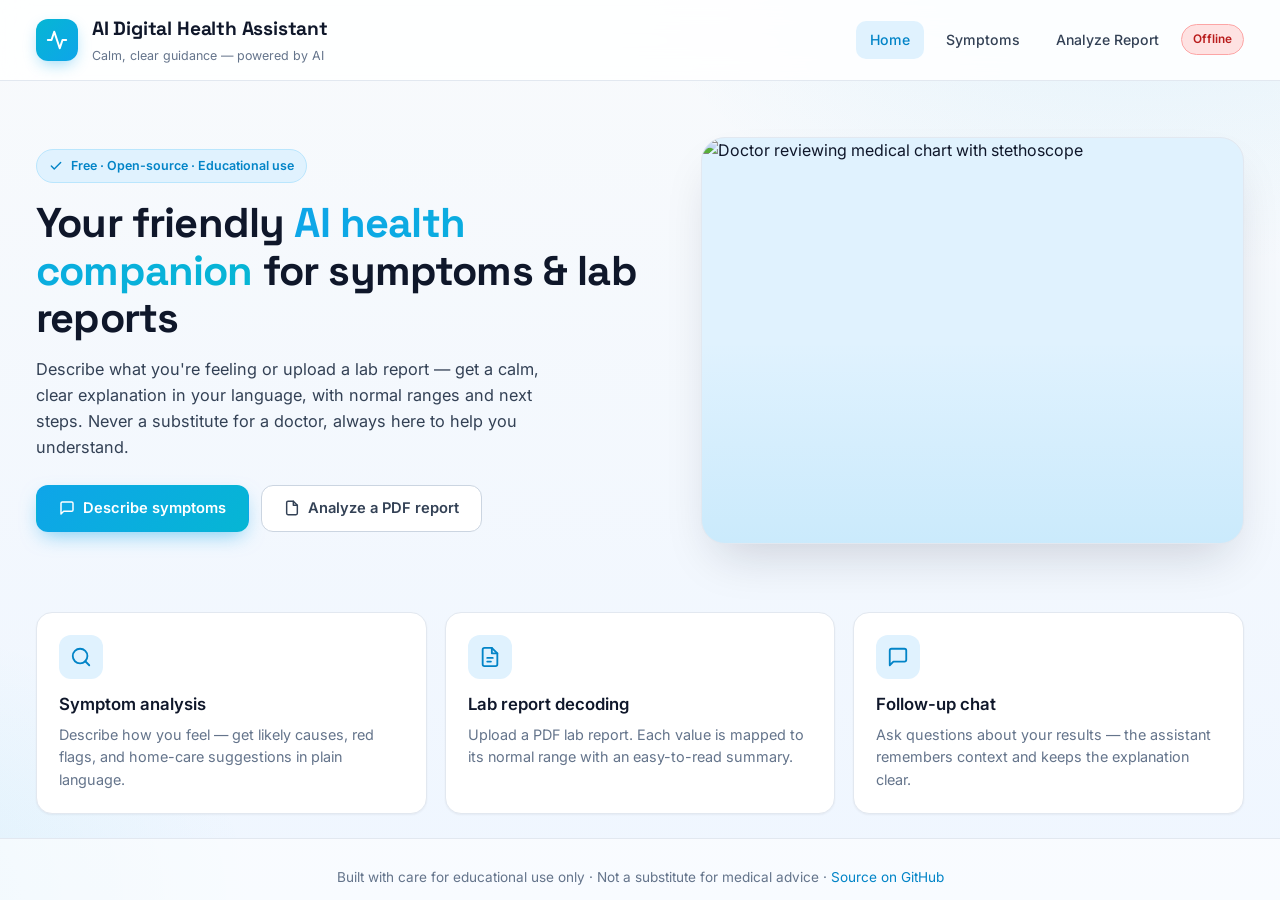
==== frontend/index.html @ a4b69c95 "Multi-page restructure: dedicated /symptoms.html + ChatGPT-style follow-ups - Home (/) is now hero +" ====
<!DOCTYPE html>
<html lang="en">
<head>
  <meta charset="UTF-8" />
  <meta name="viewport" content="width=device-width, initial-scale=1.0" />

  <!-- Primary SEO -->
  <title>AI Digital Health Assistant — Free Symptom Checker & Lab Report Analyzer</title>
  <meta name="description" content="Free open-source AI digital health assistant. Analyze symptoms, chat with an AI doctor, and get instant breakdown of medical lab reports (PDF) with normal ranges, doctor recommendations, and lifestyle advice. Educational use only — not a substitute for professional medical care." />
  <meta name="keywords" content="digital health assistant, AI symptom checker, free medical AI, lab report analyzer, AI doctor, health chatbot, PDF medical report analysis, Gemini health, open source health app, AI health advisor" />
  <meta name="author" content="Sandeep Kumar" />
  <meta name="robots" content="index, follow" />
  <meta name="google-site-verification" content="hrQ6I9NnL0hdMkH1hfqiDHZeVuj7uquwEuxOnlakpNI" />
  <link rel="canonical" href="https://digital-health-assistant.onrender.com/" />

  <!-- Theme + Icons -->
  <meta name="theme-color" content="#0ea5e9" />
  <link rel="icon" type="image/svg+xml" href="/favicon.svg" />
  <link rel="apple-touch-icon" href="/favicon.svg" />

  <!-- Open Graph (for WhatsApp, LinkedIn, Discord previews) -->
  <meta property="og:type" content="website" />
  <meta property="og:url" content="https://digital-health-assistant.onrender.com/" />
  <meta property="og:title" content="AI Digital Health Assistant — Free Symptom Checker & Lab Report Analyzer" />
  <meta property="og:description" content="Free open-source AI assistant. Analyze symptoms, chat with an AI doctor, and decode medical lab reports (PDF) with normal ranges and lifestyle advice." />
  <meta property="og:image" content="https://digital-health-assistant.onrender.com/og-image.svg" />
  <meta property="og:site_name" content="AI Digital Health Assistant" />

  <!-- Twitter Card -->
  <meta name="twitter:card" content="summary_large_image" />
  <meta name="twitter:url" content="https://digital-health-assistant.onrender.com/" />
  <meta name="twitter:title" content="AI Digital Health Assistant — Free Symptom Checker & Lab Report Analyzer" />
  <meta name="twitter:description" content="Free open-source AI assistant. Analyze symptoms, chat with an AI doctor, and decode medical lab reports (PDF)." />
  <meta name="twitter:image" content="https://digital-health-assistant.onrender.com/og-image.svg" />

  <!-- Structured data: tells Google this is a Health WebApplication -->
  <script type="application/ld+json">
  {
    "@context": "https://schema.org",
    "@type": "WebApplication",
    "name": "AI Digital Health Assistant",
    "url": "https://digital-health-assistant.onrender.com/",
    "applicationCategory": "HealthApplication",
    "operatingSystem": "Any (web browser)",
    "offers": { "@type": "Offer", "price": "0", "priceCurrency": "USD" },
    "description": "Free open-source AI digital health assistant. Analyze symptoms, chat with an AI doctor, and get instant breakdown of medical lab reports (PDF) with normal ranges, doctor recommendations, and lifestyle advice.",
    "creator": { "@type": "Person", "name": "Sandeep Kumar", "url": "https://github.com/Sandeep22EE65R08" },
    "codeRepository": "https://github.com/Sandeep22EE65R08/digital-health-assistant",
    "featureList": [
      "AI symptom analysis",
      "Follow-up chat with AI doctor",
      "PDF medical lab report analysis with reference ranges",
      "Vision-based OCR for scanned reports",
      "Multilingual responses",
      "Safe rule-based fallback mode"
    ]
  }
  </script>

  <link rel="preconnect" href="https://fonts.googleapis.com" />
  <link rel="preconnect" href="https://fonts.gstatic.com" crossorigin />
  <link href="https://fonts.googleapis.com/css2?family=Inter:wght@400;500;600;700&family=Space+Grotesk:wght@500;600;700&display=swap" rel="stylesheet" />
  <link rel="stylesheet" href="styles.css" />
</head>
<body>
  <header class="site-header">
    <a href="/" class="brand" style="text-decoration:none;color:inherit;">
      <span class="logo" aria-hidden="true">
        <svg viewBox="0 0 24 24" width="22" height="22" fill="none" stroke="currentColor" stroke-width="2.2" stroke-linecap="round" stroke-linejoin="round"><path d="M22 12h-4l-3 9L9 3l-3 9H2"/></svg>
      </span>
      <div>
        <h1>AI Digital Health Assistant</h1>
        <p class="tagline">Calm, clear guidance — powered by AI</p>
      </div>
    </a>
    <nav class="header-nav">
      <a href="/" class="nav-link active">Home</a>
      <a href="/symptoms.html" class="nav-link">Symptoms</a>
      <a href="/report.html" class="nav-link">Analyze Report</a>
      <span id="modeBadge" class="mode-badge">checking…</span>
    </nav>
  </header>

  <section class="hero">
    <div class="hero__content">
      <span class="hero__eyebrow">
        <svg viewBox="0 0 24 24" width="14" height="14" fill="none" stroke="currentColor" stroke-width="2.4" stroke-linecap="round" stroke-linejoin="round"><path d="M20 6 9 17l-5-5"/></svg>
        Free · Open-source · Educational use
      </span>
      <h2>Your friendly <span>AI health companion</span> for symptoms &amp; lab reports</h2>
      <p class="hero__lead">
        Describe what you're feeling or upload a lab report — get a calm, clear
        explanation in your language, with normal ranges and next steps. Never a substitute
        for a doctor, always here to help you understand.
      </p>
      <div class="hero__cta">
        <a href="/symptoms.html" class="primary-btn">
          <svg viewBox="0 0 24 24" width="16" height="16" fill="none" stroke="currentColor" stroke-width="2.2" stroke-linecap="round" stroke-linejoin="round"><path d="M21 15a2 2 0 0 1-2 2H7l-4 4V5a2 2 0 0 1 2-2h14a2 2 0 0 1 2 2z"/></svg>
          Describe symptoms
        </a>
        <a href="/report.html" class="ghost-btn">
          <svg viewBox="0 0 24 24" width="16" height="16" fill="none" stroke="currentColor" stroke-width="2.2" stroke-linecap="round" stroke-linejoin="round"><path d="M14 2H6a2 2 0 0 0-2 2v16a2 2 0 0 0 2 2h12a2 2 0 0 0 2-2V8z"/><polyline points="14 2 14 8 20 8"/></svg>
          Analyze a PDF report
        </a>
      </div>
    </div>
    <div class="hero__image">
      <img src="https://images.unsplash.com/photo-1576091160399-112ba8d25d1d?auto=format&fit=crop&w=900&q=80"
           alt="Doctor reviewing medical chart with stethoscope" loading="eager" />
    </div>
  </section>

  <section class="features" aria-label="What this assistant does">
    <article class="feature">
      <span class="feature__icon" aria-hidden="true">
        <svg viewBox="0 0 24 24" width="22" height="22" fill="none" stroke="currentColor" stroke-width="2" stroke-linecap="round" stroke-linejoin="round"><circle cx="11" cy="11" r="8"/><line x1="21" y1="21" x2="16.65" y2="16.65"/></svg>
      </span>
      <h3>Symptom analysis</h3>
      <p>Describe how you feel — get likely causes, red flags, and home-care suggestions in plain language.</p>
    </article>
    <article class="feature">
      <span class="feature__icon" aria-hidden="true">
        <svg viewBox="0 0 24 24" width="22" height="22" fill="none" stroke="currentColor" stroke-width="2" stroke-linecap="round" stroke-linejoin="round"><path d="M14 2H6a2 2 0 0 0-2 2v16a2 2 0 0 0 2 2h12a2 2 0 0 0 2-2V8z"/><polyline points="14 2 14 8 20 8"/><line x1="9" y1="13" x2="15" y2="13"/><line x1="9" y1="17" x2="13" y2="17"/></svg>
      </span>
      <h3>Lab report decoding</h3>
      <p>Upload a PDF lab report. Each value is mapped to its normal range with an easy-to-read summary.</p>
    </article>
    <article class="feature">
      <span class="feature__icon" aria-hidden="true">
        <svg viewBox="0 0 24 24" width="22" height="22" fill="none" stroke="currentColor" stroke-width="2" stroke-linecap="round" stroke-linejoin="round"><path d="M21 15a2 2 0 0 1-2 2H7l-4 4V5a2 2 0 0 1 2-2h14a2 2 0 0 1 2 2z"/></svg>
      </span>
      <h3>Follow-up chat</h3>
      <p>Ask questions about your results — the assistant remembers context and keeps the explanation clear.</p>
    </article>
  </section>

  <footer class="site-footer">
    Built with care for educational use only · Not a substitute for medical advice ·
    <a href="https://github.com/Sandeep22EE65R08/digital-health-assistant" rel="noopener" target="_blank">Source on GitHub</a>
  </footer>

  <script src="js/home.js"></script>
</body>
</html>
---- frontend/styles.css ----
/* =========================================================
   Medical Sky theme — light, clean, clinical
   ========================================================= */
:root {
  --bg-0: #f8fafc;            /* slate-50  */
  --bg-1: #eff6ff;            /* blue-50   */
  --panel: #ffffff;
  --panel-border: #e2e8f0;
  --text: #0f172a;            /* slate-900 */
  --text-soft: #334155;       /* slate-700 */
  --muted: #64748b;           /* slate-500 */
  --primary: #0ea5e9;         /* sky-500   */
  --primary-2: #0284c7;       /* sky-600   */
  --primary-soft: #e0f2fe;    /* sky-100   */
  --accent: #06b6d4;          /* cyan-500  */
  --accent-soft: #ecfeff;     /* cyan-50   */
  --success: #10b981;         /* emerald-500 */
  --success-soft: #d1fae5;
  --danger: #ef4444;
  --danger-soft: #fee2e2;
  --warn-bg: #fef3c7;
  --warn-border: #fbbf24;
  --warn-text: #92400e;
  --shadow-sm: 0 1px 2px rgba(15, 23, 42, 0.05);
  --shadow-md: 0 6px 20px -6px rgba(15, 23, 42, 0.10);
  --shadow-lg: 0 24px 50px -16px rgba(15, 23, 42, 0.18);
  --radius: 16px;
}

* { box-sizing: border-box; }

html, body {
  margin: 0;
  min-height: 100vh;
  font-family: "Inter", "Segoe UI", system-ui, -apple-system, sans-serif;
  color: var(--text);
  line-height: 1.6;
  background:
    radial-gradient(900px 600px at 90% -10%, rgba(14, 165, 233, 0.10), transparent 60%),
    radial-gradient(700px 500px at -10% 100%, rgba(6, 182, 212, 0.08), transparent 55%),
    linear-gradient(180deg, var(--bg-0) 0%, var(--bg-1) 100%);
  background-attachment: fixed;
  overflow-x: hidden;
}

a { color: var(--primary-2); text-decoration: none; }
a:hover { color: var(--primary); text-decoration: underline; }

/* --- Header ----------------------------------------------- */
.site-header {
  position: sticky; top: 0; z-index: 50;
  display: flex; align-items: center; justify-content: space-between;
  padding: 14px 36px;
  background: rgba(255, 255, 255, 0.85);
  backdrop-filter: blur(14px);
  -webkit-backdrop-filter: blur(14px);
  border-bottom: 1px solid var(--panel-border);
}
.brand { display: flex; align-items: center; gap: 14px; }
.brand h1 {
  margin: 0; font-size: 1.2rem; font-weight: 700; letter-spacing: -0.01em;
  font-family: "Space Grotesk", "Inter", sans-serif;
  color: var(--text);
}
.tagline { margin: 1px 0 0; font-size: 0.78rem; color: var(--muted); }

.logo {
  display: inline-flex; align-items: center; justify-content: center;
  width: 42px; height: 42px; border-radius: 12px; color: #ffffff;
  background: linear-gradient(135deg, var(--accent) 0%, var(--primary) 100%);
  box-shadow: 0 6px 16px -4px rgba(14, 165, 233, 0.45);
}

.header-nav { display: flex; align-items: center; gap: 8px; }
.nav-link {
  font-size: 0.88rem; font-weight: 500; color: var(--text-soft);
  padding: 8px 14px; border-radius: 10px;
  transition: background 0.15s, color 0.15s;
}
.nav-link:hover { background: var(--primary-soft); color: var(--primary-2); text-decoration: none; }
.nav-link.active { background: var(--primary-soft); color: var(--primary-2); }

.mode-badge {
  font-size: 0.74rem; font-weight: 600;
  padding: 5px 11px; border-radius: 999px;
  color: var(--muted); background: #f1f5f9;
  border: 1px solid var(--panel-border);
}
.mode-badge.live    { color: #047857; background: var(--success-soft); border-color: #6ee7b7; }
.mode-badge.error   { color: #b91c1c; background: var(--danger-soft); border-color: #fca5a5; }

/* --- Hero section ----------------------------------------- */
.hero {
  position: relative;
  padding: 56px 36px 24px;
  max-width: 1280px; margin: 0 auto;
  display: grid; grid-template-columns: 1.15fr 1fr; gap: 40px; align-items: center;
}
@media (max-width: 900px) { .hero { grid-template-columns: 1fr; padding: 36px 20px 8px; } }

.hero__eyebrow {
  display: inline-flex; align-items: center; gap: 8px;
  padding: 6px 12px; border-radius: 999px;
  font-size: 0.78rem; font-weight: 600; color: var(--primary-2);
  background: var(--primary-soft); border: 1px solid #bae6fd;
  margin-bottom: 16px;
}
.hero h2 {
  margin: 0 0 14px; font-size: clamp(1.8rem, 4vw, 2.6rem); line-height: 1.15;
  font-family: "Space Grotesk", "Inter", sans-serif; font-weight: 700;
  letter-spacing: -0.02em; color: var(--text);
}
.hero h2 span {
  background: linear-gradient(120deg, var(--primary) 0%, var(--accent) 100%);
  -webkit-background-clip: text; background-clip: text; color: transparent;
}
.hero p.hero__lead {
  margin: 0 0 24px; font-size: 1.02rem; color: var(--text-soft); max-width: 540px;
}
.hero__cta { display: flex; flex-wrap: wrap; gap: 12px; }

.hero__image {
  position: relative; border-radius: 24px; overflow: hidden;
  aspect-ratio: 4 / 3; background: var(--primary-soft);
  box-shadow: var(--shadow-lg);
  border: 1px solid var(--panel-border);
}
.hero__image img { width: 100%; height: 100%; object-fit: cover; display: block; }
.hero__image::after {
  content: ""; position: absolute; inset: 0;
  background: linear-gradient(180deg, transparent 50%, rgba(14, 165, 233, 0.10) 100%);
}


/* --- Feature cards strip ---------------------------------- */
.features {
  max-width: 1280px; margin: 20px auto 0; padding: 24px 36px;
  display: grid; grid-template-columns: repeat(3, 1fr); gap: 18px;
}
@media (max-width: 900px) { .features { grid-template-columns: 1fr; padding: 16px 20px; } }
.feature {
  padding: 22px; background: var(--panel); border: 1px solid var(--panel-border);
  border-radius: var(--radius); box-shadow: var(--shadow-sm);
  transition: transform 0.16s, box-shadow 0.16s;
}
.feature:hover { transform: translateY(-3px); box-shadow: var(--shadow-md); }
.feature__icon {
  display: inline-flex; align-items: center; justify-content: center;
  width: 44px; height: 44px; border-radius: 12px; margin-bottom: 12px;
  background: var(--primary-soft); color: var(--primary-2);
}
.feature h3 { margin: 0 0 6px; font-size: 1.05rem; font-weight: 600; }
.feature p { margin: 0; font-size: 0.9rem; color: var(--muted); line-height: 1.55; }

/* --- Main two-column layout ------------------------------- */
.layout {
  display: grid; grid-template-columns: 380px 1fr; gap: 24px;
  padding: 28px 36px 56px; max-width: 1280px; margin: 0 auto;
}
@media (max-width: 920px) { .layout { grid-template-columns: 1fr; padding: 20px; } }

.panel {
  position: relative;
  background: var(--panel);
  border: 1px solid var(--panel-border);
  border-radius: var(--radius);
  box-shadow: var(--shadow-md);
  padding: 22px;
}
.panel h2 {
  display: flex; align-items: center; gap: 10px;
  margin: 0 0 18px; font-size: 1.05rem; font-weight: 600;
  font-family: "Space Grotesk", "Inter", sans-serif; color: var(--text);
}
.panel h2 .icon {
  width: 30px; height: 30px; border-radius: 8px;
  display: inline-flex; align-items: center; justify-content: center;
  background: var(--primary-soft); color: var(--primary-2);
}

/* --- Form inputs ----------------------------------------- */
#intakeForm label, #reportForm label, .field-label {
  display: block; font-size: 0.78rem; font-weight: 600;
  color: var(--text-soft); margin-bottom: 14px; letter-spacing: 0.01em;
}
#intakeForm input, #intakeForm select, #intakeForm textarea,
#reportForm input, #reportForm select, #reportForm textarea {
  width: 100%; margin-top: 6px; padding: 11px 13px;
  font: inherit; font-size: 0.93rem; color: var(--text);
  background: #ffffff;
  border: 1px solid #cbd5e1;
  border-radius: 10px;
  transition: border-color 0.15s, box-shadow 0.15s;
}
#intakeForm input::placeholder, #intakeForm textarea::placeholder,
#reportForm input::placeholder, #reportForm textarea::placeholder { color: #94a3b8; }
#intakeForm input:focus, #intakeForm select:focus, #intakeForm textarea:focus,
#reportForm input:focus, #reportForm select:focus, #reportForm textarea:focus {
  outline: none; border-color: var(--primary);
  box-shadow: 0 0 0 4px rgba(14, 165, 233, 0.15);
}
#intakeForm textarea, #reportForm textarea { resize: vertical; min-height: 70px; }
.row { display: grid; grid-template-columns: 1fr 1fr; gap: 12px; }
.actions { display: flex; gap: 10px; margin-top: 8px; }

/* --- Buttons --------------------------------------------- */
.primary-btn, .ghost-btn {
  font: inherit; font-weight: 600; font-size: 0.92rem;
  padding: 11px 22px; border-radius: 12px; cursor: pointer;
  border: 1px solid transparent;
  transition: transform 0.12s, box-shadow 0.18s, background 0.18s, border-color 0.18s;
  display: inline-flex; align-items: center; justify-content: center; gap: 8px;
}
.primary-btn {
  color: #ffffff;
  background: linear-gradient(135deg, var(--primary) 0%, var(--accent) 100%);
  box-shadow: 0 8px 20px -6px rgba(14, 165, 233, 0.55);
}
.primary-btn:hover { transform: translateY(-1px); box-shadow: 0 12px 26px -6px rgba(14, 165, 233, 0.65); }
.primary-btn:disabled { opacity: 0.5; cursor: not-allowed; transform: none; box-shadow: none; }
.ghost-btn {
  background: #ffffff; color: var(--text-soft);
  border-color: #cbd5e1;
}
.ghost-btn:hover { background: var(--primary-soft); color: var(--primary-2); border-color: #bae6fd; }

.disclaimer {
  margin-top: 18px; padding: 12px 14px; font-size: 0.8rem; line-height: 1.55;
  color: var(--warn-text); background: var(--warn-bg);
  border: 1px solid var(--warn-border); border-radius: 12px;
}
.disclaimer strong { color: #78350f; }


/* --- Chat panel ------------------------------------------ */
.chat { display: flex; flex-direction: column; min-height: 560px; }
.messages {
  flex: 1; overflow-y: auto; padding: 4px;
  display: flex; flex-direction: column; gap: 14px; margin-bottom: 14px;
}
.messages:empty::before {
  content: "Your analysis will appear here. Describe symptoms or upload a report to begin.";
  display: block; padding: 32px 20px; text-align: center;
  color: var(--muted); font-size: 0.92rem;
}
.msg {
  max-width: 92%; padding: 14px 16px; border-radius: 14px;
  font-size: 0.94rem; line-height: 1.6; word-wrap: break-word;
}
.msg.user {
  align-self: flex-end;
  background: linear-gradient(135deg, var(--primary) 0%, var(--accent) 100%);
  color: #ffffff;
  border-bottom-right-radius: 4px;
  box-shadow: 0 6px 14px -4px rgba(14, 165, 233, 0.40);
}
.msg.assistant {
  align-self: flex-start;
  background: #f8fafc;
  border: 1px solid var(--panel-border);
  color: var(--text);
  border-bottom-left-radius: 4px;
}
.msg.assistant h1, .msg.assistant h2, .msg.assistant h3 {
  font-family: "Space Grotesk", "Inter", sans-serif;
  margin: 16px 0 8px; color: var(--primary-2);
}
.msg.assistant h1 { font-size: 1.1rem; }
.msg.assistant h2 { font-size: 1.02rem; }
.msg.assistant h3 { font-size: 0.95rem; }
.msg.assistant p { margin: 6px 0; }
.msg.assistant ul, .msg.assistant ol { padding-left: 22px; margin: 6px 0; }
.msg.assistant li { margin: 3px 0; }
.msg.assistant code {
  background: var(--primary-soft); color: var(--primary-2);
  padding: 1px 6px; border-radius: 5px; font-size: 0.86em;
}
.msg.assistant strong { color: var(--text); }

.chat-form { display: flex; gap: 10px; }
.chat-form input { flex: 1; }

.thinking { display: flex; gap: 6px; align-items: center; color: var(--muted); font-size: 0.9rem; }
.thinking .dot {
  width: 7px; height: 7px; border-radius: 50%;
  background: var(--primary); display: inline-block;
  animation: blink 1.2s infinite ease-in-out;
}
.thinking .dot:nth-child(2) { animation-delay: 0.2s; }
.thinking .dot:nth-child(3) { animation-delay: 0.4s; }
@keyframes blink { 0%, 80%, 100% { opacity: 0.25; } 40% { opacity: 1; } }

.error-note {
  padding: 10px 12px; border-radius: 10px;
  background: var(--danger-soft); color: #b91c1c;
  border: 1px solid #fca5a5; font-size: 0.9rem;
}
.info-note {
  padding: 10px 12px; border-radius: 10px;
  background: var(--accent-soft); color: #0e7490;
  border: 1px solid #a5f3fc; font-size: 0.9rem; margin-bottom: 10px;
}

/* --- Report page-specific ------------------------------- */
.page-wrap {
  max-width: 980px; margin: 0 auto; padding: 36px 28px 64px;
}
.page-header { text-align: center; margin-bottom: 28px; }
.page-header h2 {
  margin: 0 0 8px; font-size: clamp(1.5rem, 3vw, 2.1rem);
  font-family: "Space Grotesk", "Inter", sans-serif; font-weight: 700;
  letter-spacing: -0.02em; color: var(--text);
}
.page-header p { margin: 0 auto; max-width: 580px; color: var(--text-soft); font-size: 1rem; }
.back-link {
  display: inline-flex; align-items: center; gap: 6px;
  font-size: 0.88rem; color: var(--muted); margin-bottom: 16px;
}
.back-link:hover { color: var(--primary-2); text-decoration: none; }

.dropzone {
  display: block; cursor: pointer;
  padding: 32px 22px; text-align: center;
  border: 2px dashed #bae6fd; border-radius: 14px;
  background: var(--primary-soft);
  transition: border-color 0.15s, background 0.15s, transform 0.15s;
  margin-bottom: 18px;
}
.dropzone:hover, .dropzone.is-drag {
  border-color: var(--primary); background: #e0f2fe; transform: scale(1.005);
}
.dropzone__inner { display: flex; flex-direction: column; align-items: center; gap: 6px; }
.dropzone__icon { color: var(--primary-2); margin-bottom: 4px; }
.dropzone__title { font-weight: 600; color: var(--text); font-size: 0.98rem; }
.dropzone__hint { font-size: 0.82rem; color: var(--muted); }
.dropzone__file {
  margin-top: 10px; padding: 6px 12px; font-size: 0.86rem;
  background: #ffffff; border: 1px solid var(--panel-border);
  border-radius: 999px; color: var(--text-soft);
}

.report-form .field-row {
  display: grid; grid-template-columns: 1fr auto; gap: 14px; align-items: end;
  margin-top: 6px;
}
@media (max-width: 600px) { .report-form .field-row { grid-template-columns: 1fr; } }

.result-area { margin-top: 24px; }

/* --- Footer --------------------------------------------- */
.site-footer {
  padding: 28px 36px;
  text-align: center; font-size: 0.85rem; color: var(--muted);
  border-top: 1px solid var(--panel-border);
  background: rgba(255, 255, 255, 0.6);
}
.site-footer a { color: var(--primary-2); }
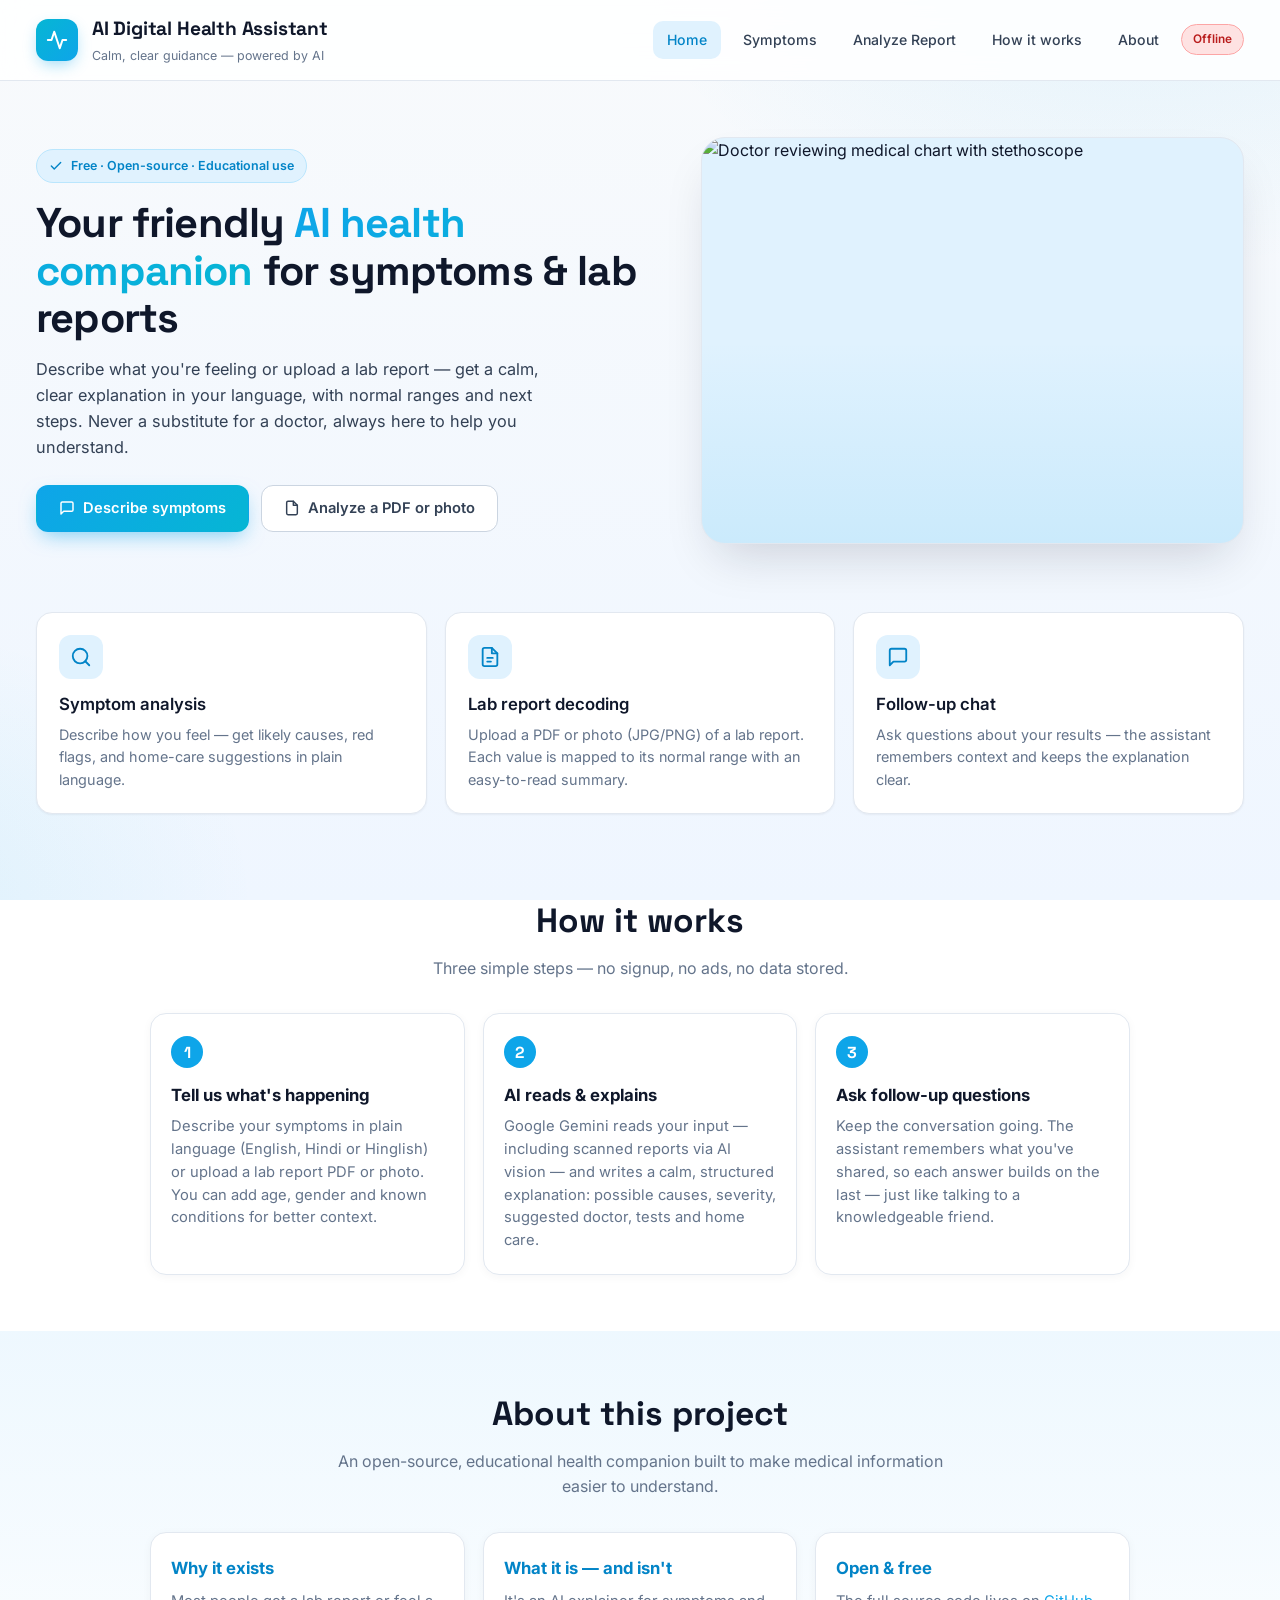
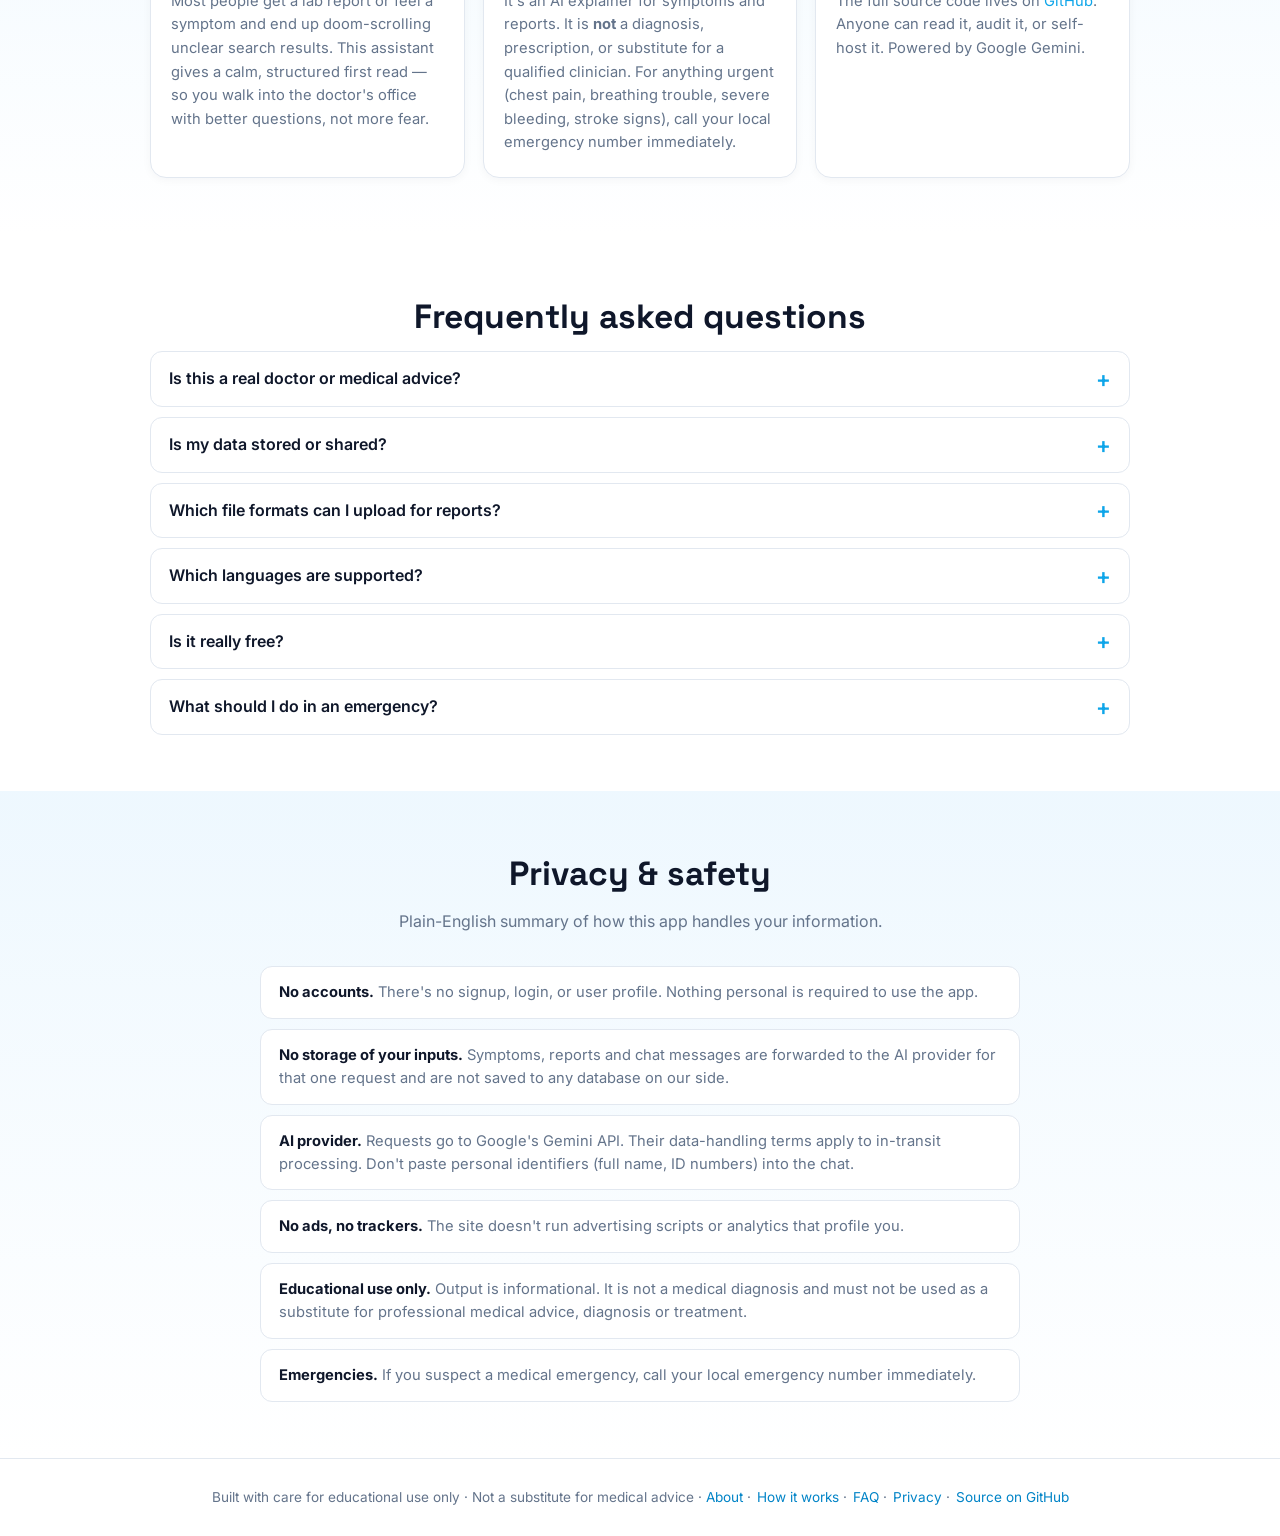
==== commit 0d0c0d0b: "Add image upload, Copy/Share/Save-PDF actions, and SEO content sections Feature 1 - Image upload: re" ====
--- a/frontend/index.html
+++ b/frontend/index.html
@@ -9,7 +9,7 @@
   <meta name="description" content="Free open-source AI digital health assistant. Analyze symptoms, chat with an AI doctor, and get instant breakdown of medical lab reports (PDF) with normal ranges, doctor recommendations, and lifestyle advice. Educational use only — not a substitute for professional medical care." />
   <meta name="keywords" content="digital health assistant, AI symptom checker, free medical AI, lab report analyzer, AI doctor, health chatbot, PDF medical report analysis, Gemini health, open source health app, AI health advisor" />
   <meta name="author" content="Sandeep Kumar" />
-  <meta name="robots" content="index, follow" />
+  <meta name="robots" content="index, follow, max-image-preview:large, max-snippet:-1, max-video-preview:-1" />
   <meta name="google-site-verification" content="hrQ6I9NnL0hdMkH1hfqiDHZeVuj7uquwEuxOnlakpNI" />
   <link rel="canonical" href="https://digital-health-assistant.onrender.com/" />
 
@@ -77,6 +77,8 @@
       <a href="/" class="nav-link active">Home</a>
       <a href="/symptoms.html" class="nav-link">Symptoms</a>
       <a href="/report.html" class="nav-link">Analyze Report</a>
+      <a href="#how-it-works" class="nav-link">How it works</a>
+      <a href="#about" class="nav-link">About</a>
       <span id="modeBadge" class="mode-badge">checking…</span>
     </nav>
   </header>
@@ -100,7 +102,7 @@
         </a>
         <a href="/report.html" class="ghost-btn">
           <svg viewBox="0 0 24 24" width="16" height="16" fill="none" stroke="currentColor" stroke-width="2.2" stroke-linecap="round" stroke-linejoin="round"><path d="M14 2H6a2 2 0 0 0-2 2v16a2 2 0 0 0 2 2h12a2 2 0 0 0 2-2V8z"/><polyline points="14 2 14 8 20 8"/></svg>
-          Analyze a PDF report
+          Analyze a PDF or photo
         </a>
       </div>
     </div>
@@ -123,7 +125,7 @@
         <svg viewBox="0 0 24 24" width="22" height="22" fill="none" stroke="currentColor" stroke-width="2" stroke-linecap="round" stroke-linejoin="round"><path d="M14 2H6a2 2 0 0 0-2 2v16a2 2 0 0 0 2 2h12a2 2 0 0 0 2-2V8z"/><polyline points="14 2 14 8 20 8"/><line x1="9" y1="13" x2="15" y2="13"/><line x1="9" y1="17" x2="13" y2="17"/></svg>
       </span>
       <h3>Lab report decoding</h3>
-      <p>Upload a PDF lab report. Each value is mapped to its normal range with an easy-to-read summary.</p>
+      <p>Upload a PDF or photo (JPG/PNG) of a lab report. Each value is mapped to its normal range with an easy-to-read summary.</p>
     </article>
     <article class="feature">
       <span class="feature__icon" aria-hidden="true">
@@ -134,11 +136,130 @@
     </article>
   </section>
 
+  <section id="how-it-works" class="content-section">
+    <div class="content-inner">
+      <h2 class="section-title">How it works</h2>
+      <p class="section-lead">Three simple steps — no signup, no ads, no data stored.</p>
+      <ol class="steps">
+        <li>
+          <span class="step-num">1</span>
+          <h3>Tell us what's happening</h3>
+          <p>Describe your symptoms in plain language (English, Hindi or Hinglish) or upload a lab report PDF or photo. You can add age, gender and known conditions for better context.</p>
+        </li>
+        <li>
+          <span class="step-num">2</span>
+          <h3>AI reads &amp; explains</h3>
+          <p>Google Gemini reads your input — including scanned reports via AI vision — and writes a calm, structured explanation: possible causes, severity, suggested doctor, tests and home care.</p>
+        </li>
+        <li>
+          <span class="step-num">3</span>
+          <h3>Ask follow-up questions</h3>
+          <p>Keep the conversation going. The assistant remembers what you've shared, so each answer builds on the last — just like talking to a knowledgeable friend.</p>
+        </li>
+      </ol>
+    </div>
+  </section>
+
+  <section id="about" class="content-section content-section--alt">
+    <div class="content-inner">
+      <h2 class="section-title">About this project</h2>
+      <p class="section-lead">An open-source, educational health companion built to make medical information easier to understand.</p>
+      <div class="about-grid">
+        <div>
+          <h3>Why it exists</h3>
+          <p>Most people get a lab report or feel a symptom and end up doom-scrolling unclear search results. This assistant gives a calm, structured first read — so you walk into the doctor's office with better questions, not more fear.</p>
+        </div>
+        <div>
+          <h3>What it is — and isn't</h3>
+          <p>It's an AI explainer for symptoms and reports. It is <strong>not</strong> a diagnosis, prescription, or substitute for a qualified clinician. For anything urgent (chest pain, breathing trouble, severe bleeding, stroke signs), call your local emergency number immediately.</p>
+        </div>
+        <div>
+          <h3>Open &amp; free</h3>
+          <p>The full source code lives on <a href="https://github.com/Sandeep22EE65R08/digital-health-assistant" rel="noopener" target="_blank">GitHub</a>. Anyone can read it, audit it, or self-host it. Powered by Google Gemini.</p>
+        </div>
+      </div>
+    </div>
+  </section>
+
+  <section id="faq" class="content-section">
+    <div class="content-inner">
+      <h2 class="section-title">Frequently asked questions</h2>
+      <div class="faq-list">
+        <details class="faq-item">
+          <summary>Is this a real doctor or medical advice?</summary>
+          <p>No. This is an AI-powered explainer for educational use only. Always consult a qualified healthcare professional for diagnosis, treatment, or anything urgent.</p>
+        </details>
+        <details class="faq-item">
+          <summary>Is my data stored or shared?</summary>
+          <p>Your inputs are sent to Google's Gemini API to generate a response and are <strong>not</strong> stored on our servers. We don't have user accounts, analytics tracking, or ads.</p>
+        </details>
+        <details class="faq-item">
+          <summary>Which file formats can I upload for reports?</summary>
+          <p>PDF (both text-based and scanned), plus photos in JPG, PNG and WebP up to 10 MB. Scanned PDFs and photos are read by AI vision — handwriting and printed values both work.</p>
+        </details>
+        <details class="faq-item">
+          <summary>Which languages are supported?</summary>
+          <p>English, Hindi, and Hinglish. Pick your language on each page and the assistant will reply in that language.</p>
+        </details>
+        <details class="faq-item">
+          <summary>Is it really free?</summary>
+          <p>Yes — fully free, no signup, no paywalls. The source code is open on GitHub.</p>
+        </details>
+        <details class="faq-item">
+          <summary>What should I do in an emergency?</summary>
+          <p>Don't use this app. Call your local emergency number immediately (India: 112, UK: 999, US: 911). Red-flag symptoms include chest pain, trouble breathing, signs of stroke, severe bleeding, or sudden severe headache.</p>
+        </details>
+      </div>
+    </div>
+  </section>
+
+  <section id="privacy" class="content-section content-section--alt">
+    <div class="content-inner">
+      <h2 class="section-title">Privacy &amp; safety</h2>
+      <p class="section-lead">Plain-English summary of how this app handles your information.</p>
+      <ul class="privacy-list">
+        <li><strong>No accounts.</strong> There's no signup, login, or user profile. Nothing personal is required to use the app.</li>
+        <li><strong>No storage of your inputs.</strong> Symptoms, reports and chat messages are forwarded to the AI provider for that one request and are not saved to any database on our side.</li>
+        <li><strong>AI provider.</strong> Requests go to Google's Gemini API. Their data-handling terms apply to in-transit processing. Don't paste personal identifiers (full name, ID numbers) into the chat.</li>
+        <li><strong>No ads, no trackers.</strong> The site doesn't run advertising scripts or analytics that profile you.</li>
+        <li><strong>Educational use only.</strong> Output is informational. It is not a medical diagnosis and must not be used as a substitute for professional medical advice, diagnosis or treatment.</li>
+        <li><strong>Emergencies.</strong> If you suspect a medical emergency, call your local emergency number immediately.</li>
+      </ul>
+    </div>
+  </section>
+
   <footer class="site-footer">
     Built with care for educational use only · Not a substitute for medical advice ·
+    <a href="#about">About</a> ·
+    <a href="#how-it-works">How it works</a> ·
+    <a href="#faq">FAQ</a> ·
+    <a href="#privacy">Privacy</a> ·
     <a href="https://github.com/Sandeep22EE65R08/digital-health-assistant" rel="noopener" target="_blank">Source on GitHub</a>
   </footer>
 
+  <!-- FAQ structured data for richer Google results -->
+  <script type="application/ld+json">
+  {
+    "@context": "https://schema.org",
+    "@type": "FAQPage",
+    "mainEntity": [
+      { "@type": "Question", "name": "Is this a real doctor or medical advice?",
+        "acceptedAnswer": { "@type": "Answer", "text": "No. This is an AI-powered explainer for educational use only. Always consult a qualified healthcare professional for diagnosis, treatment, or anything urgent." } },
+      { "@type": "Question", "name": "Is my data stored or shared?",
+        "acceptedAnswer": { "@type": "Answer", "text": "Your inputs are sent to Google's Gemini API to generate a response and are not stored on our servers. We don't have user accounts, analytics tracking, or ads." } },
+      { "@type": "Question", "name": "Which file formats can I upload for reports?",
+        "acceptedAnswer": { "@type": "Answer", "text": "PDF (both text-based and scanned), plus photos in JPG, PNG and WebP up to 10 MB. Scanned PDFs and photos are read by AI vision." } },
+      { "@type": "Question", "name": "Which languages are supported?",
+        "acceptedAnswer": { "@type": "Answer", "text": "English, Hindi, and Hinglish." } },
+      { "@type": "Question", "name": "Is it really free?",
+        "acceptedAnswer": { "@type": "Answer", "text": "Yes — fully free, no signup, no paywalls. The source code is open on GitHub." } },
+      { "@type": "Question", "name": "What should I do in an emergency?",
+        "acceptedAnswer": { "@type": "Answer", "text": "Call your local emergency number immediately (India: 112, UK: 999, US: 911). Red-flag symptoms include chest pain, trouble breathing, signs of stroke, severe bleeding, or sudden severe headache." } }
+    ]
+  }
+  </script>
+
+  <script src="js/actions.js"></script>
   <script src="js/home.js"></script>
 </body>
 </html>
--- a/frontend/styles.css
+++ b/frontend/styles.css
@@ -25,6 +25,9 @@
   --shadow-md: 0 6px 20px -6px rgba(15, 23, 42, 0.10);
   --shadow-lg: 0 24px 50px -16px rgba(15, 23, 42, 0.18);
   --radius: 16px;
+  /* aliases used by newer components */
+  --text-muted: var(--muted);
+  --border: var(--panel-border);
 }
 
 * { box-sizing: border-box; }
@@ -301,6 +304,28 @@
   border: 1px solid #a5f3fc; font-size: 0.9rem; margin-bottom: 10px;
 }
 
+/* --- Reply action toolbar (Copy / Share / Save PDF) -------- */
+.msg-actions {
+  display: flex; flex-wrap: wrap; gap: 6px;
+  margin-top: 10px; padding-top: 10px;
+  border-top: 1px dashed var(--border);
+}
+.msg-action {
+  display: inline-flex; align-items: center; gap: 6px;
+  padding: 6px 10px; border-radius: 8px;
+  background: #f1f5f9; color: var(--text-muted);
+  border: 1px solid var(--border); font-size: 0.82rem; font-weight: 500;
+  cursor: pointer; transition: all 0.15s ease;
+}
+.msg-action:hover {
+  background: var(--accent-soft); color: var(--primary);
+  border-color: #bae6fd;
+}
+.msg-action.is-flash {
+  background: #dcfce7; color: #15803d; border-color: #86efac;
+}
+.msg-action svg { flex-shrink: 0; }
+
 /* --- Report page-specific ------------------------------- */
 .page-wrap {
   max-width: 980px; margin: 0 auto; padding: 36px 28px 64px;
@@ -355,3 +380,88 @@
   background: rgba(255, 255, 255, 0.6);
 }
 .site-footer a { color: var(--primary-2); }
+.site-footer a + a { margin-left: 2px; }
+
+/* --- Content sections (How it works / About / FAQ / Privacy) --- */
+.content-section {
+  padding: 56px 28px;
+}
+.content-section--alt {
+  background: linear-gradient(180deg, rgba(224, 242, 254, 0.55), rgba(255, 255, 255, 0.0));
+}
+.content-inner {
+  max-width: 980px; margin: 0 auto;
+}
+.section-title {
+  font-family: 'Space Grotesk', Inter, sans-serif;
+  font-size: clamp(1.5rem, 3vw, 2.1rem);
+  margin: 0 0 8px; color: var(--text);
+  text-align: center;
+}
+.section-lead {
+  text-align: center; color: var(--text-muted);
+  margin: 0 auto 32px; max-width: 640px; font-size: 1rem;
+}
+
+/* Steps */
+.steps {
+  list-style: none; padding: 0; margin: 0;
+  display: grid; grid-template-columns: repeat(auto-fit, minmax(260px, 1fr)); gap: 18px;
+}
+.steps li {
+  background: var(--panel); border: 1px solid var(--panel-border);
+  border-radius: 16px; padding: 22px 20px;
+  box-shadow: 0 2px 10px rgba(15, 23, 42, 0.04);
+  position: relative;
+}
+.step-num {
+  display: inline-flex; align-items: center; justify-content: center;
+  width: 32px; height: 32px; border-radius: 50%;
+  background: var(--primary); color: white; font-weight: 700;
+  font-family: 'Space Grotesk', Inter, sans-serif; margin-bottom: 10px;
+}
+.steps h3 { margin: 4px 0 6px; color: var(--text); font-size: 1.05rem; }
+.steps p { margin: 0; color: var(--text-muted); font-size: 0.92rem; line-height: 1.55; }
+
+/* About grid */
+.about-grid {
+  display: grid; grid-template-columns: repeat(auto-fit, minmax(260px, 1fr)); gap: 18px;
+}
+.about-grid > div {
+  background: var(--panel); border: 1px solid var(--panel-border);
+  border-radius: 16px; padding: 22px 20px;
+  box-shadow: 0 2px 10px rgba(15, 23, 42, 0.04);
+}
+.about-grid h3 { margin: 0 0 8px; color: var(--primary-2); font-size: 1.05rem; }
+.about-grid p { margin: 0; color: var(--text-muted); font-size: 0.92rem; line-height: 1.6; }
+.about-grid a { color: var(--primary); }
+
+/* FAQ */
+.faq-list { display: flex; flex-direction: column; gap: 10px; }
+.faq-item {
+  background: var(--panel); border: 1px solid var(--panel-border);
+  border-radius: 12px; padding: 14px 18px;
+}
+.faq-item summary {
+  cursor: pointer; font-weight: 600; color: var(--text);
+  list-style: none; display: flex; align-items: center; justify-content: space-between;
+}
+.faq-item summary::after {
+  content: "+"; color: var(--primary); font-size: 1.4rem; line-height: 1; margin-left: 12px;
+  transition: transform 0.2s ease;
+}
+.faq-item[open] summary::after { transform: rotate(45deg); }
+.faq-item p { margin: 10px 0 0; color: var(--text-muted); font-size: 0.92rem; line-height: 1.6; }
+
+/* Privacy list */
+.privacy-list {
+  list-style: none; padding: 0; margin: 0;
+  display: grid; grid-template-columns: 1fr; gap: 10px;
+  max-width: 760px; margin: 0 auto;
+}
+.privacy-list li {
+  background: var(--panel); border: 1px solid var(--panel-border);
+  border-radius: 12px; padding: 14px 18px;
+  color: var(--text-muted); font-size: 0.92rem; line-height: 1.55;
+}
+.privacy-list strong { color: var(--text); }
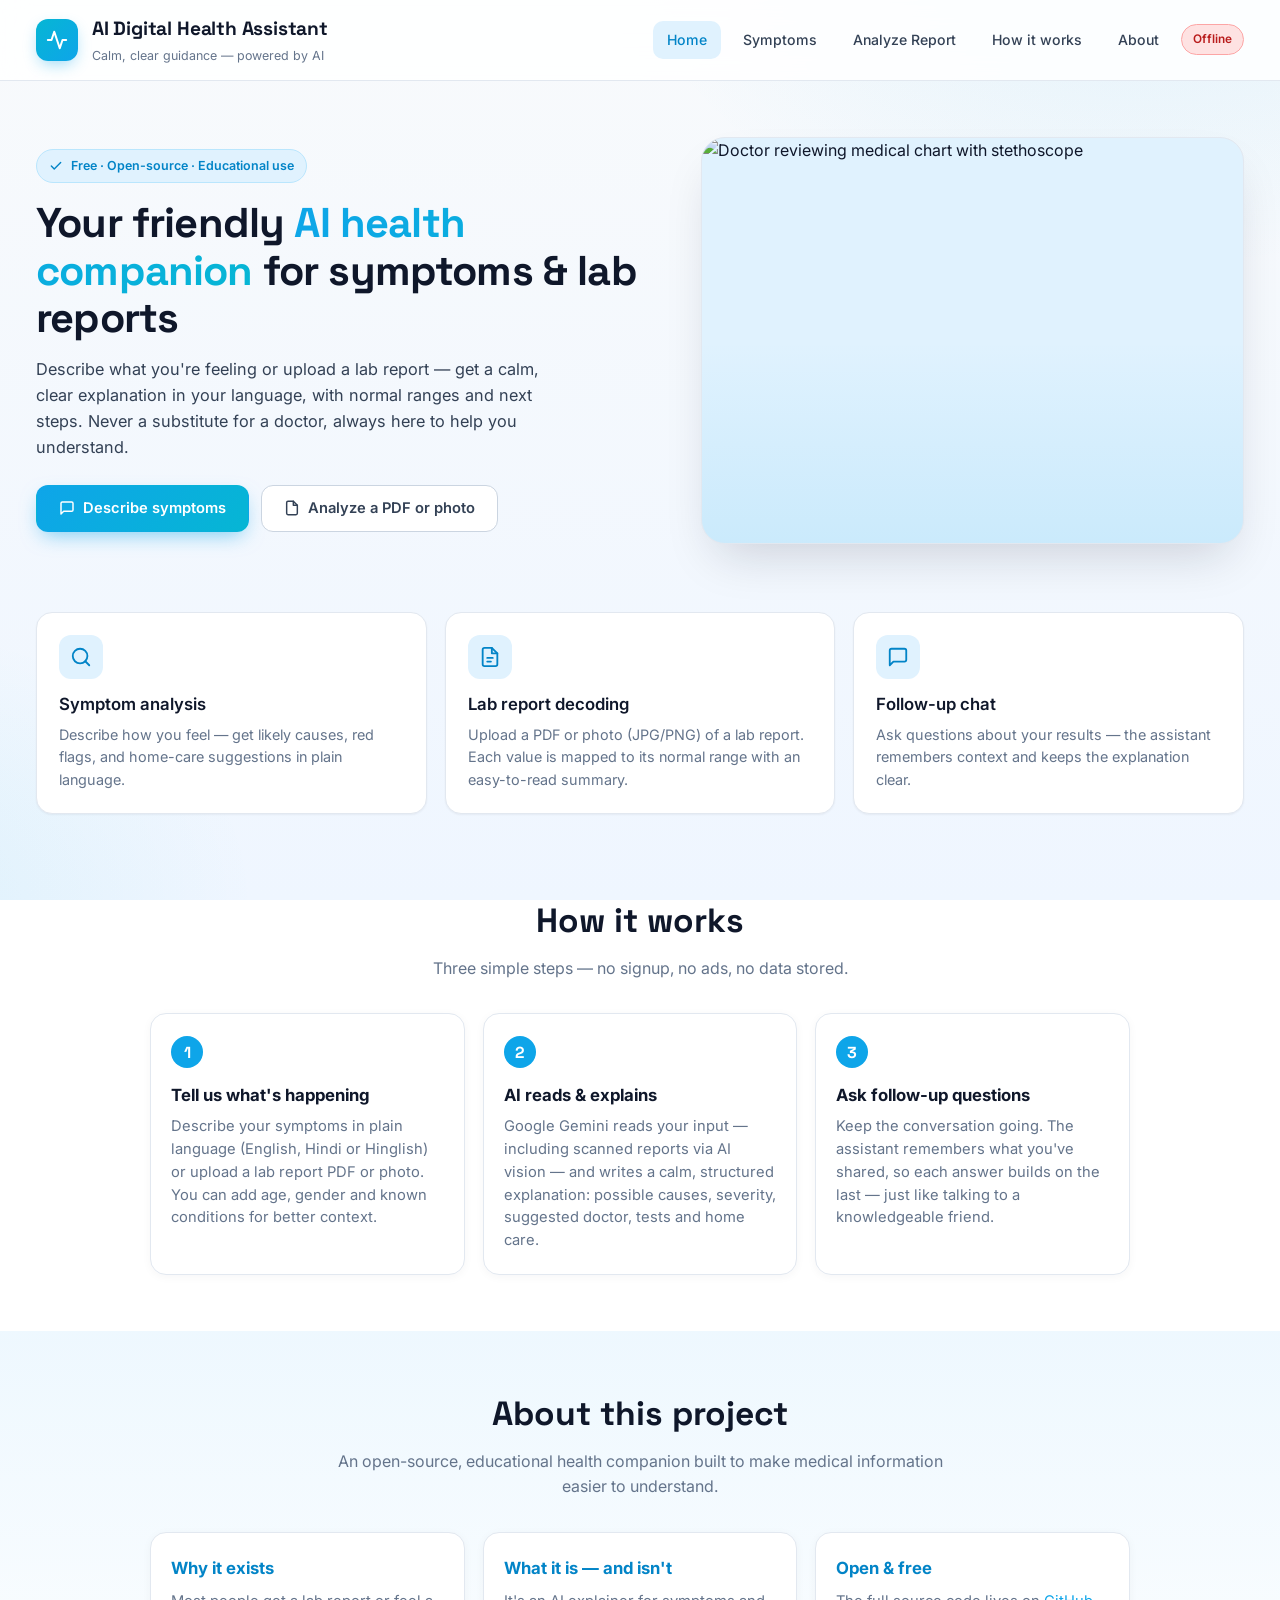
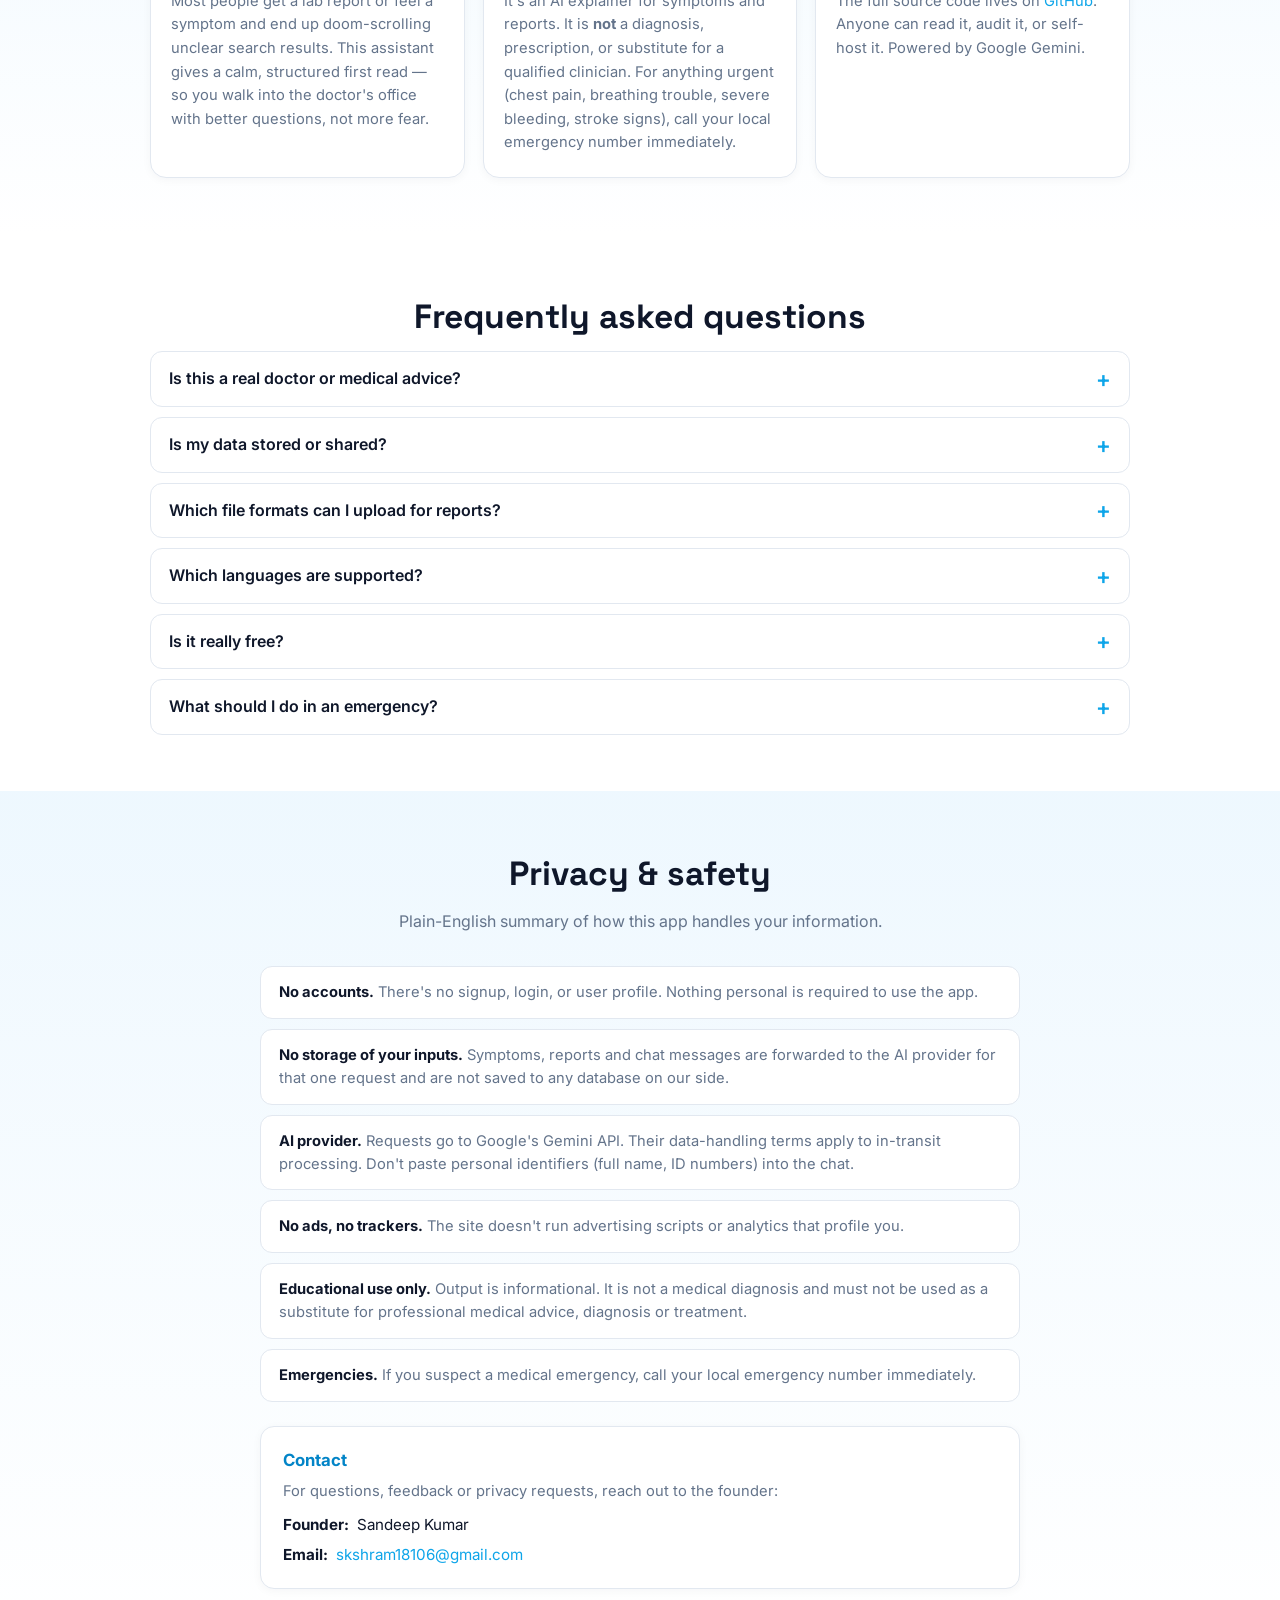
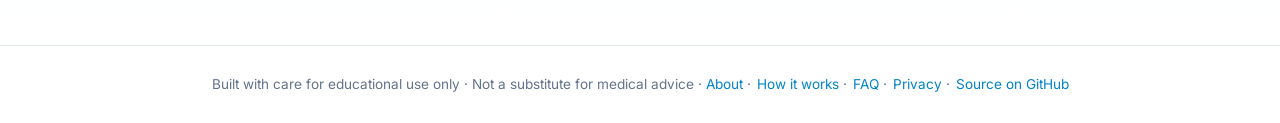
==== commit 3fbf9db6: "Add founder contact (Sandeep Kumar / skshram18106@gmail.com) to Privacy section" ====
--- a/frontend/index.html
+++ b/frontend/index.html
@@ -44,7 +44,7 @@
     "operatingSystem": "Any (web browser)",
     "offers": { "@type": "Offer", "price": "0", "priceCurrency": "USD" },
     "description": "Free open-source AI digital health assistant. Analyze symptoms, chat with an AI doctor, and get instant breakdown of medical lab reports (PDF) with normal ranges, doctor recommendations, and lifestyle advice.",
-    "creator": { "@type": "Person", "name": "Sandeep Kumar", "url": "https://github.com/Sandeep22EE65R08" },
+    "creator": { "@type": "Person", "name": "Sandeep Kumar", "url": "https://github.com/Sandeep22EE65R08", "email": "skshram18106@gmail.com" },
     "codeRepository": "https://github.com/Sandeep22EE65R08/digital-health-assistant",
     "featureList": [
       "AI symptom analysis",
@@ -225,6 +225,15 @@
         <li><strong>Educational use only.</strong> Output is informational. It is not a medical diagnosis and must not be used as a substitute for professional medical advice, diagnosis or treatment.</li>
         <li><strong>Emergencies.</strong> If you suspect a medical emergency, call your local emergency number immediately.</li>
       </ul>
+
+      <div class="contact-card">
+        <h3>Contact</h3>
+        <p>For questions, feedback or privacy requests, reach out to the founder:</p>
+        <ul class="contact-list">
+          <li><strong>Founder:</strong> Sandeep Kumar</li>
+          <li><strong>Email:</strong> <a href="mailto:skshram18106@gmail.com">skshram18106@gmail.com</a></li>
+        </ul>
+      </div>
     </div>
   </section>
 
--- a/frontend/styles.css
+++ b/frontend/styles.css
@@ -465,3 +465,23 @@
   color: var(--text-muted); font-size: 0.92rem; line-height: 1.55;
 }
 .privacy-list strong { color: var(--text); }
+
+.contact-card {
+  max-width: 760px; margin: 24px auto 0;
+  background: var(--panel); border: 1px solid var(--panel-border);
+  border-radius: 14px; padding: 20px 22px;
+  box-shadow: 0 2px 10px rgba(15, 23, 42, 0.04);
+}
+.contact-card h3 {
+  margin: 0 0 6px; color: var(--primary-2); font-size: 1.05rem;
+}
+.contact-card p {
+  margin: 0 0 10px; color: var(--text-muted); font-size: 0.92rem;
+}
+.contact-list {
+  list-style: none; padding: 0; margin: 0;
+  display: flex; flex-direction: column; gap: 6px;
+  font-size: 0.95rem;
+}
+.contact-list strong { color: var(--text); margin-right: 4px; }
+.contact-list a { color: var(--primary); }
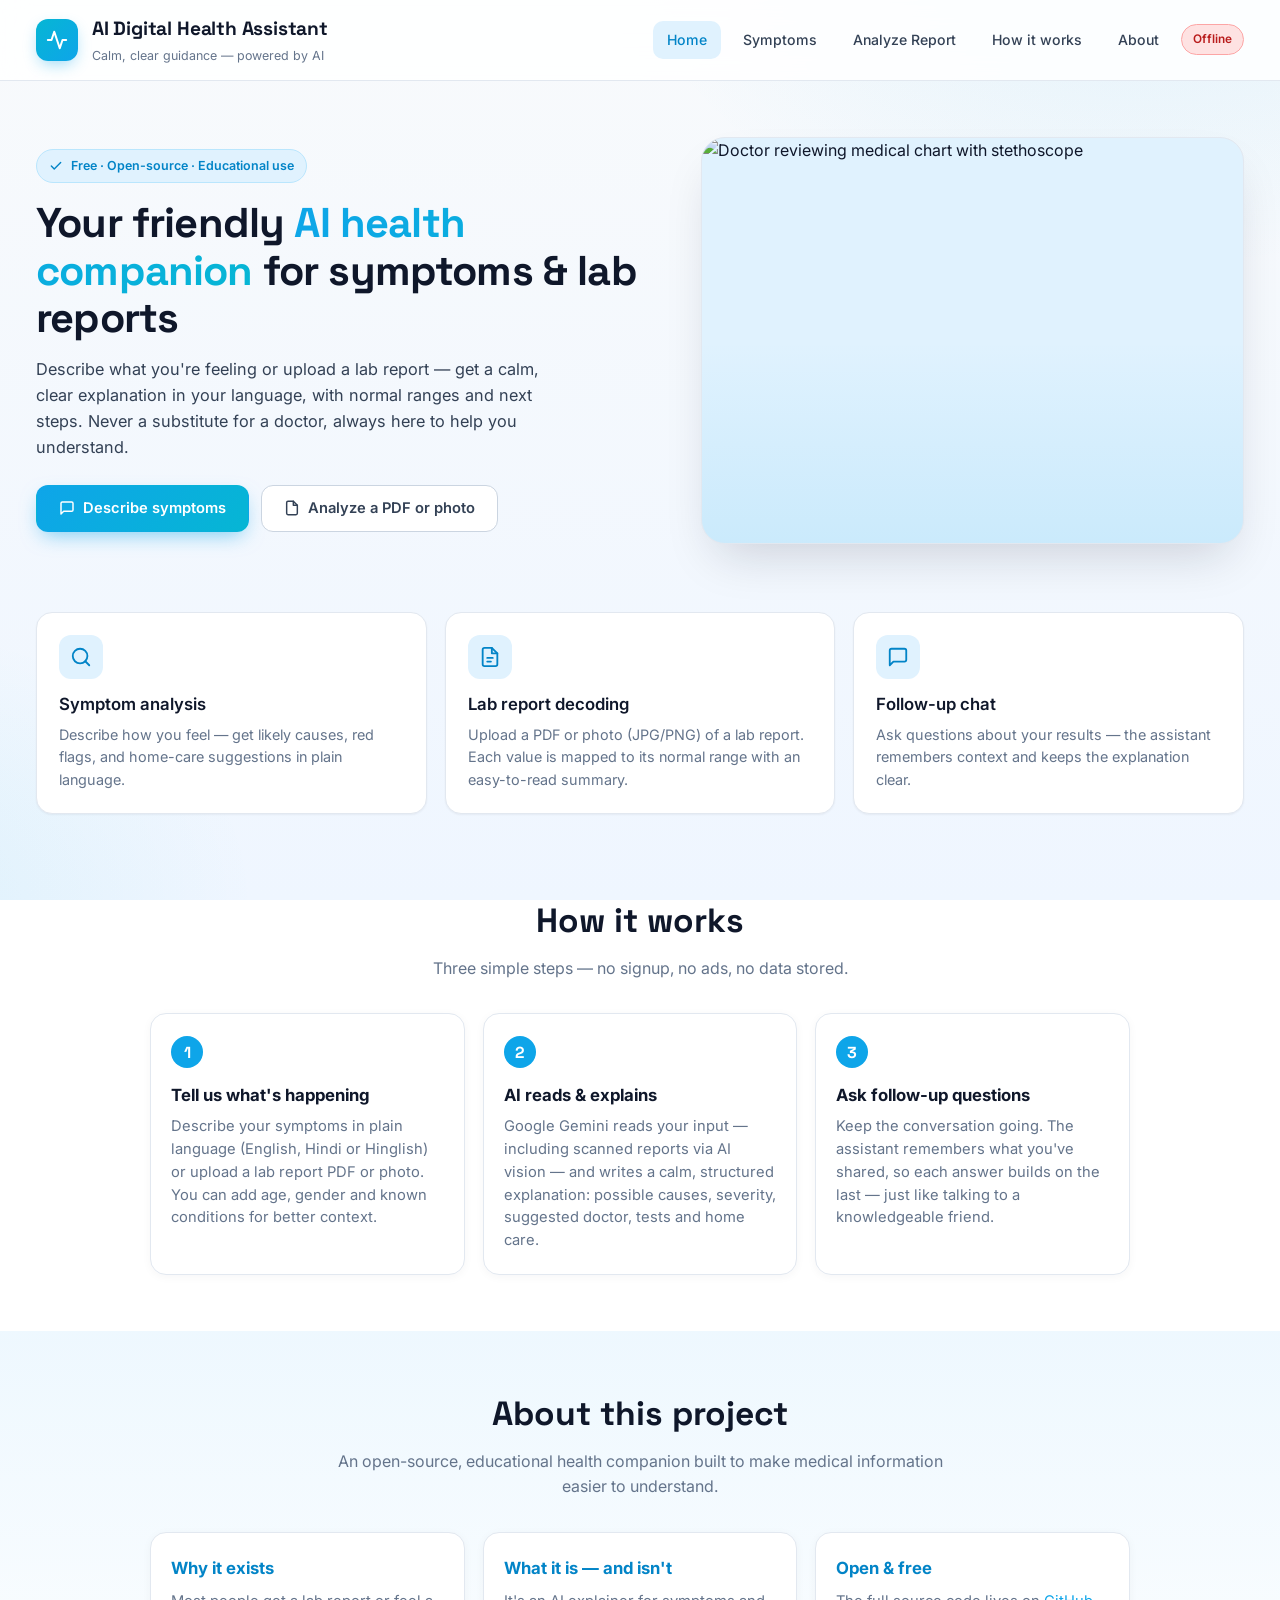
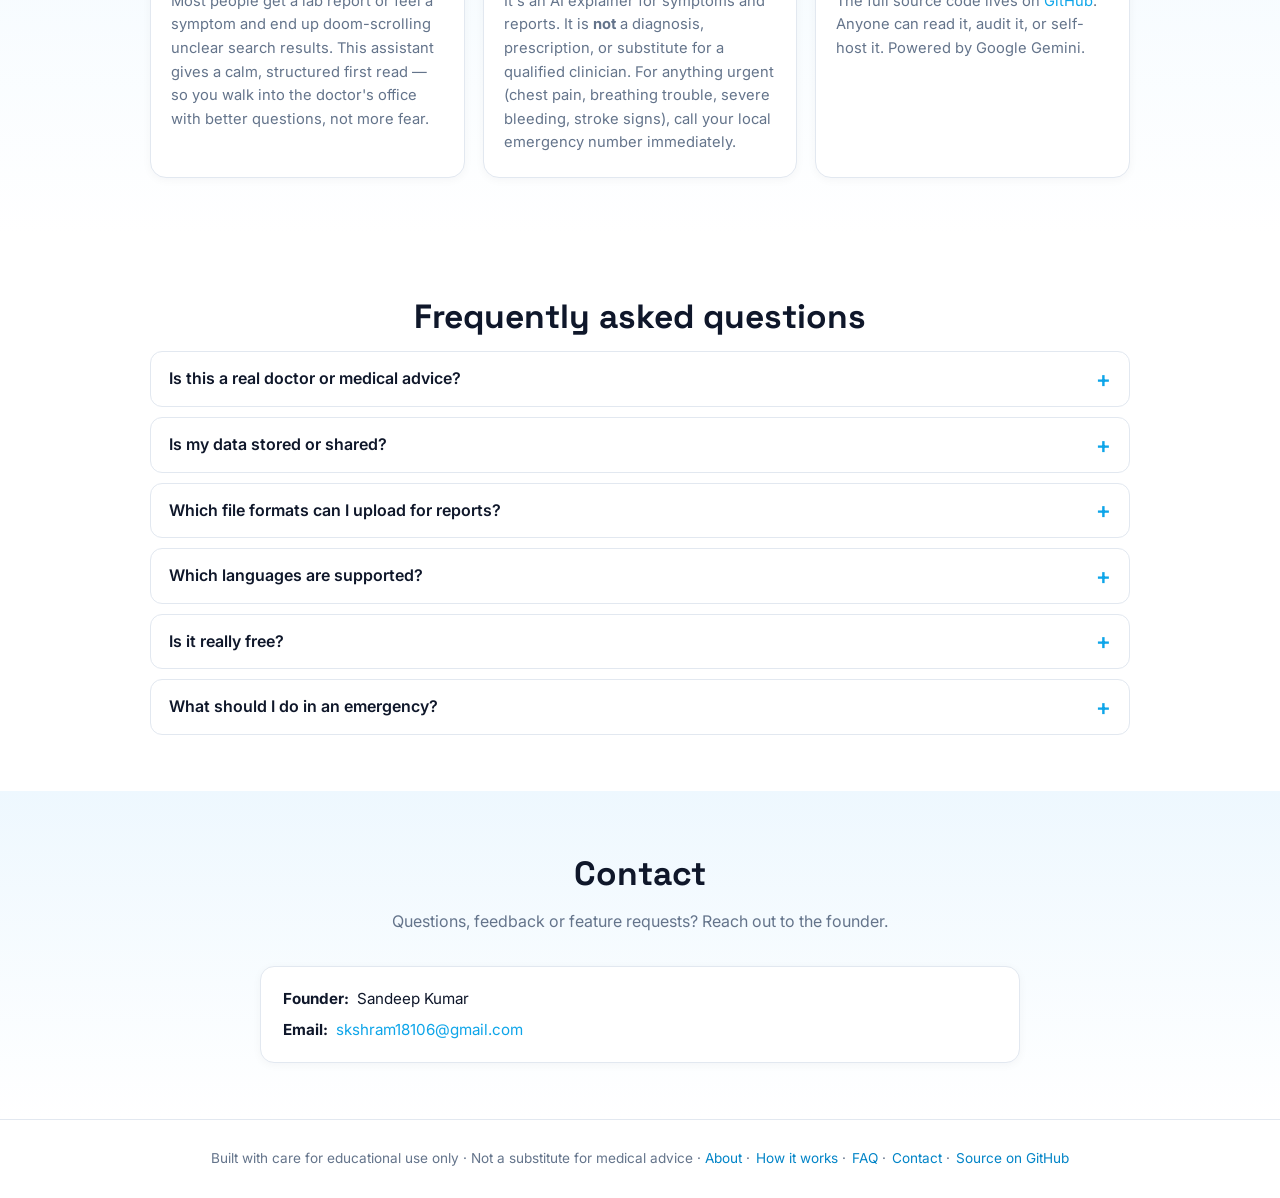
==== commit fb965f01: "Remove Privacy & safety section from home; keep Contact as its own section" ====
--- a/frontend/index.html
+++ b/frontend/index.html
@@ -213,22 +213,11 @@
     </div>
   </section>
 
-  <section id="privacy" class="content-section content-section--alt">
-    <div class="content-inner">
-      <h2 class="section-title">Privacy &amp; safety</h2>
-      <p class="section-lead">Plain-English summary of how this app handles your information.</p>
-      <ul class="privacy-list">
-        <li><strong>No accounts.</strong> There's no signup, login, or user profile. Nothing personal is required to use the app.</li>
-        <li><strong>No storage of your inputs.</strong> Symptoms, reports and chat messages are forwarded to the AI provider for that one request and are not saved to any database on our side.</li>
-        <li><strong>AI provider.</strong> Requests go to Google's Gemini API. Their data-handling terms apply to in-transit processing. Don't paste personal identifiers (full name, ID numbers) into the chat.</li>
-        <li><strong>No ads, no trackers.</strong> The site doesn't run advertising scripts or analytics that profile you.</li>
-        <li><strong>Educational use only.</strong> Output is informational. It is not a medical diagnosis and must not be used as a substitute for professional medical advice, diagnosis or treatment.</li>
-        <li><strong>Emergencies.</strong> If you suspect a medical emergency, call your local emergency number immediately.</li>
-      </ul>
-
+  <section id="contact" class="content-section content-section--alt">
+    <div class="content-inner">
+      <h2 class="section-title">Contact</h2>
+      <p class="section-lead">Questions, feedback or feature requests? Reach out to the founder.</p>
       <div class="contact-card">
-        <h3>Contact</h3>
-        <p>For questions, feedback or privacy requests, reach out to the founder:</p>
         <ul class="contact-list">
           <li><strong>Founder:</strong> Sandeep Kumar</li>
           <li><strong>Email:</strong> <a href="mailto:skshram18106@gmail.com">skshram18106@gmail.com</a></li>
@@ -242,7 +231,7 @@
     <a href="#about">About</a> ·
     <a href="#how-it-works">How it works</a> ·
     <a href="#faq">FAQ</a> ·
-    <a href="#privacy">Privacy</a> ·
+    <a href="#contact">Contact</a> ·
     <a href="https://github.com/Sandeep22EE65R08/digital-health-assistant" rel="noopener" target="_blank">Source on GitHub</a>
   </footer>
 
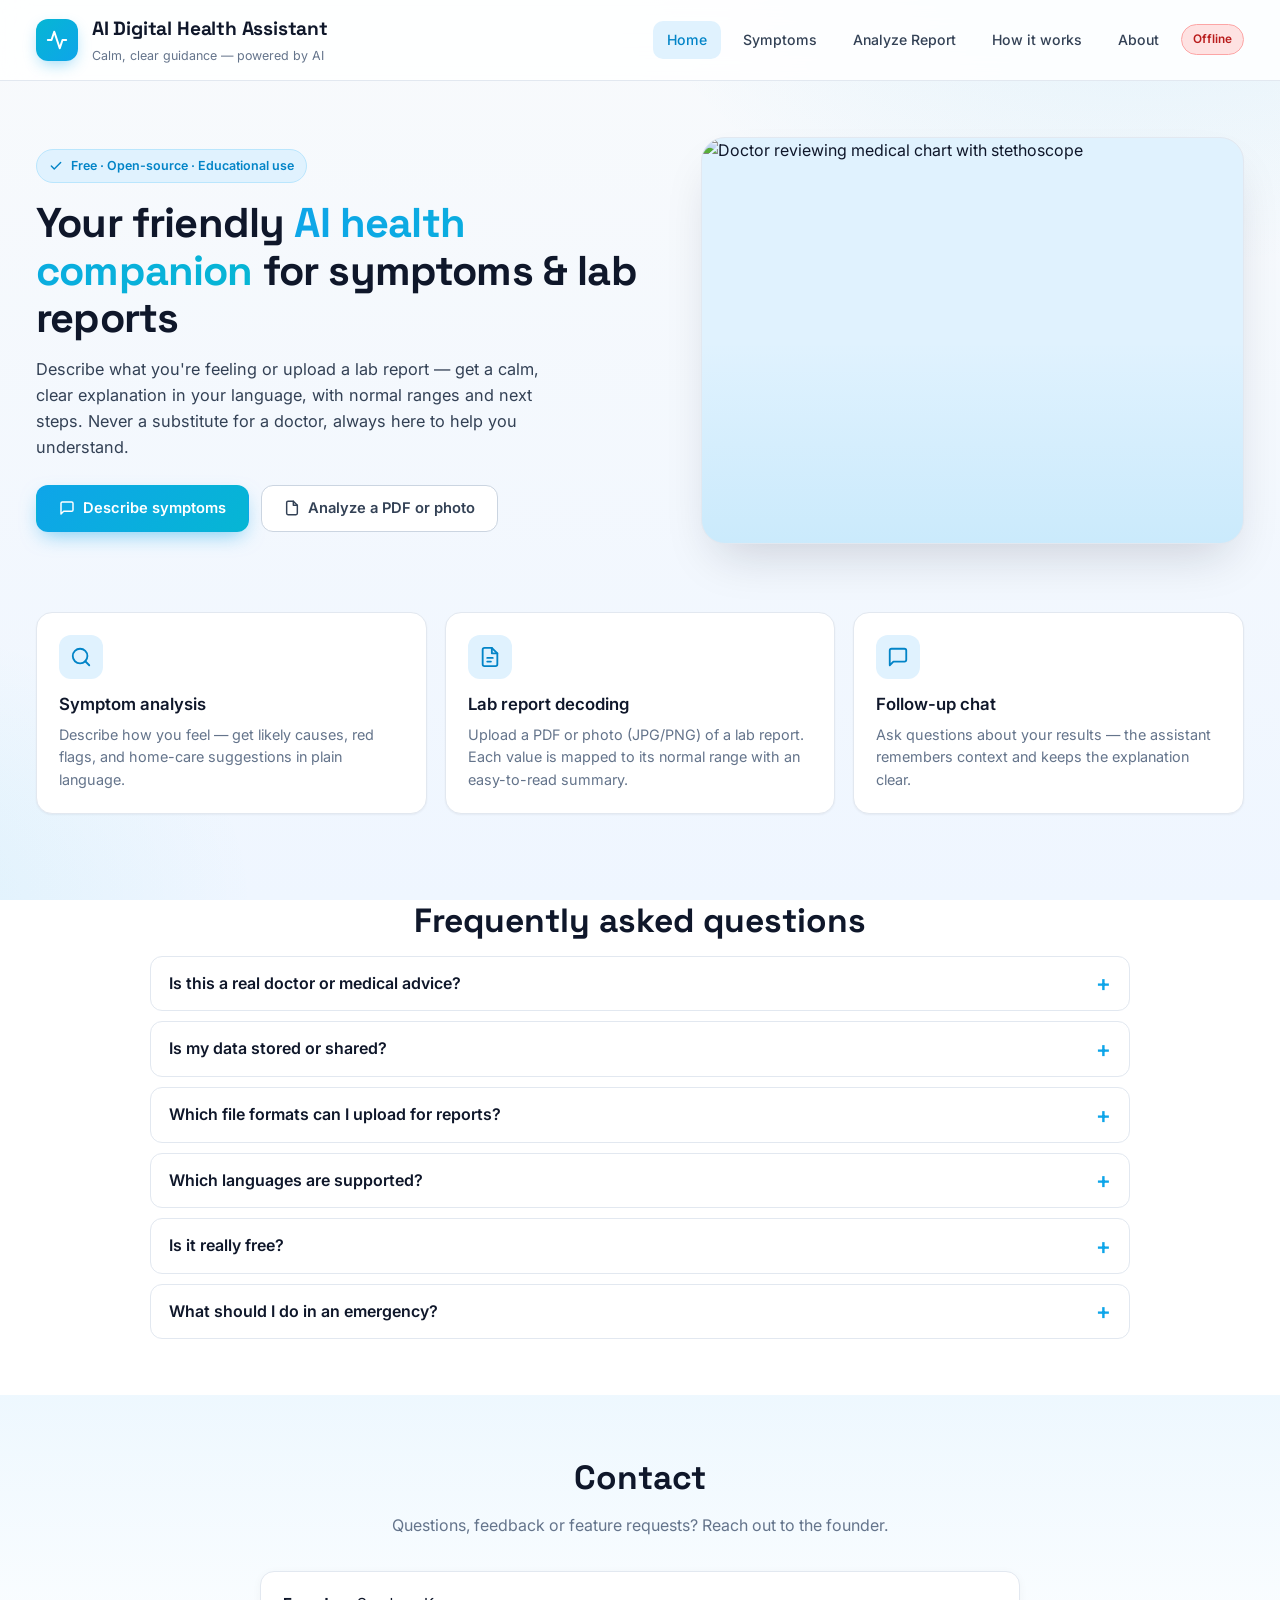
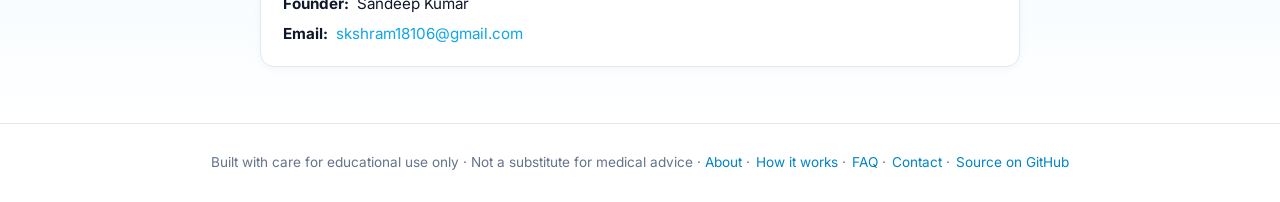
==== commit 7e50487f: "Move About and How it works to dedicated pages (/about.html, /how-it-works.html) - Remove inline Abo" ====
--- a/frontend/index.html
+++ b/frontend/index.html
@@ -77,8 +77,8 @@
       <a href="/" class="nav-link active">Home</a>
       <a href="/symptoms.html" class="nav-link">Symptoms</a>
       <a href="/report.html" class="nav-link">Analyze Report</a>
-      <a href="#how-it-works" class="nav-link">How it works</a>
-      <a href="#about" class="nav-link">About</a>
+      <a href="/how-it-works.html" class="nav-link">How it works</a>
+      <a href="/about.html" class="nav-link">About</a>
       <span id="modeBadge" class="mode-badge">checking…</span>
     </nav>
   </header>
@@ -136,51 +136,6 @@
     </article>
   </section>
 
-  <section id="how-it-works" class="content-section">
-    <div class="content-inner">
-      <h2 class="section-title">How it works</h2>
-      <p class="section-lead">Three simple steps — no signup, no ads, no data stored.</p>
-      <ol class="steps">
-        <li>
-          <span class="step-num">1</span>
-          <h3>Tell us what's happening</h3>
-          <p>Describe your symptoms in plain language (English, Hindi or Hinglish) or upload a lab report PDF or photo. You can add age, gender and known conditions for better context.</p>
-        </li>
-        <li>
-          <span class="step-num">2</span>
-          <h3>AI reads &amp; explains</h3>
-          <p>Google Gemini reads your input — including scanned reports via AI vision — and writes a calm, structured explanation: possible causes, severity, suggested doctor, tests and home care.</p>
-        </li>
-        <li>
-          <span class="step-num">3</span>
-          <h3>Ask follow-up questions</h3>
-          <p>Keep the conversation going. The assistant remembers what you've shared, so each answer builds on the last — just like talking to a knowledgeable friend.</p>
-        </li>
-      </ol>
-    </div>
-  </section>
-
-  <section id="about" class="content-section content-section--alt">
-    <div class="content-inner">
-      <h2 class="section-title">About this project</h2>
-      <p class="section-lead">An open-source, educational health companion built to make medical information easier to understand.</p>
-      <div class="about-grid">
-        <div>
-          <h3>Why it exists</h3>
-          <p>Most people get a lab report or feel a symptom and end up doom-scrolling unclear search results. This assistant gives a calm, structured first read — so you walk into the doctor's office with better questions, not more fear.</p>
-        </div>
-        <div>
-          <h3>What it is — and isn't</h3>
-          <p>It's an AI explainer for symptoms and reports. It is <strong>not</strong> a diagnosis, prescription, or substitute for a qualified clinician. For anything urgent (chest pain, breathing trouble, severe bleeding, stroke signs), call your local emergency number immediately.</p>
-        </div>
-        <div>
-          <h3>Open &amp; free</h3>
-          <p>The full source code lives on <a href="https://github.com/Sandeep22EE65R08/digital-health-assistant" rel="noopener" target="_blank">GitHub</a>. Anyone can read it, audit it, or self-host it. Powered by Google Gemini.</p>
-        </div>
-      </div>
-    </div>
-  </section>
-
   <section id="faq" class="content-section">
     <div class="content-inner">
       <h2 class="section-title">Frequently asked questions</h2>
@@ -228,8 +183,8 @@
 
   <footer class="site-footer">
     Built with care for educational use only · Not a substitute for medical advice ·
-    <a href="#about">About</a> ·
-    <a href="#how-it-works">How it works</a> ·
+    <a href="/about.html">About</a> ·
+    <a href="/how-it-works.html">How it works</a> ·
     <a href="#faq">FAQ</a> ·
     <a href="#contact">Contact</a> ·
     <a href="https://github.com/Sandeep22EE65R08/digital-health-assistant" rel="noopener" target="_blank">Source on GitHub</a>
--- a/frontend/styles.css
+++ b/frontend/styles.css
@@ -227,6 +227,9 @@
 }
 .ghost-btn:hover { background: var(--primary-soft); color: var(--primary-2); border-color: #bae6fd; }
 
+.cta-row { display: flex; flex-wrap: wrap; gap: 12px; margin-top: 28px; justify-content: center; }
+.cta-row .primary-btn, .cta-row .ghost-btn { text-decoration: none; display: inline-flex; align-items: center; gap: 8px; }
+
 .disclaimer {
   margin-top: 18px; padding: 12px 14px; font-size: 0.8rem; line-height: 1.55;
   color: var(--warn-text); background: var(--warn-bg);
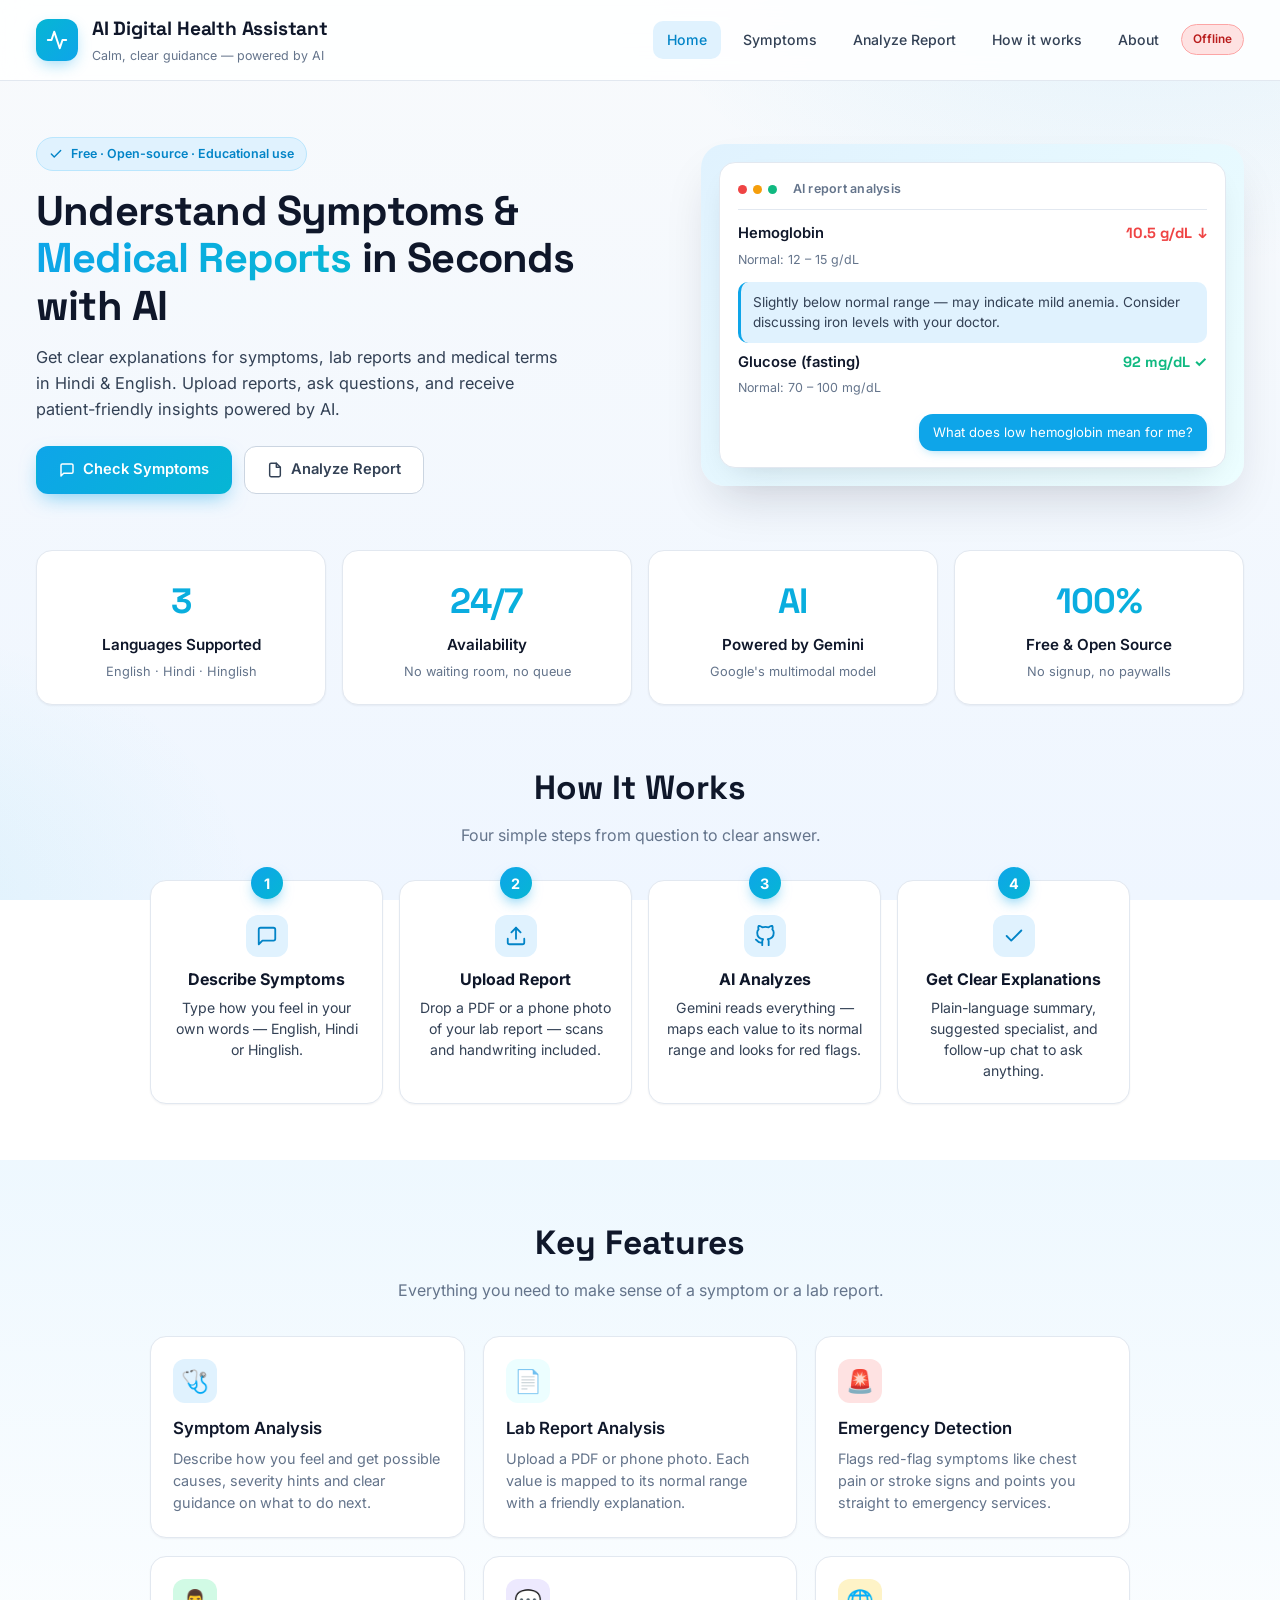
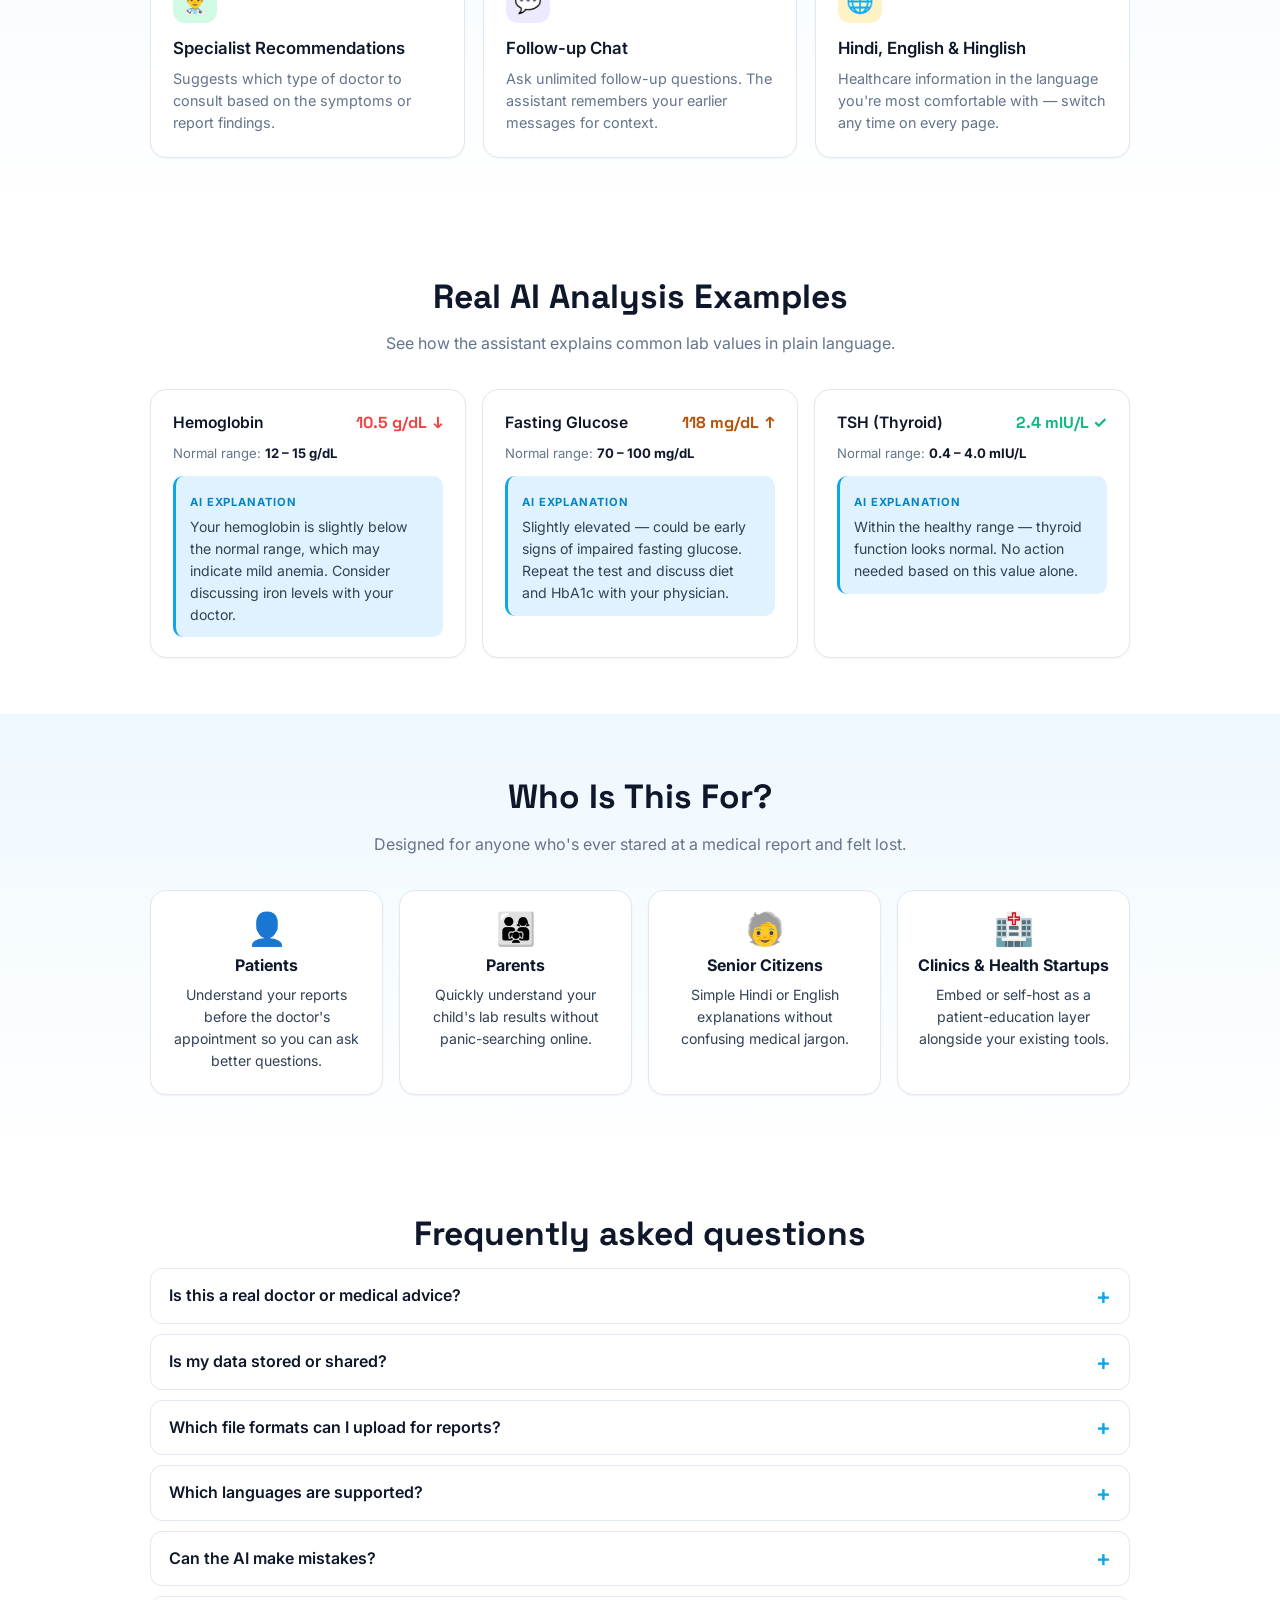
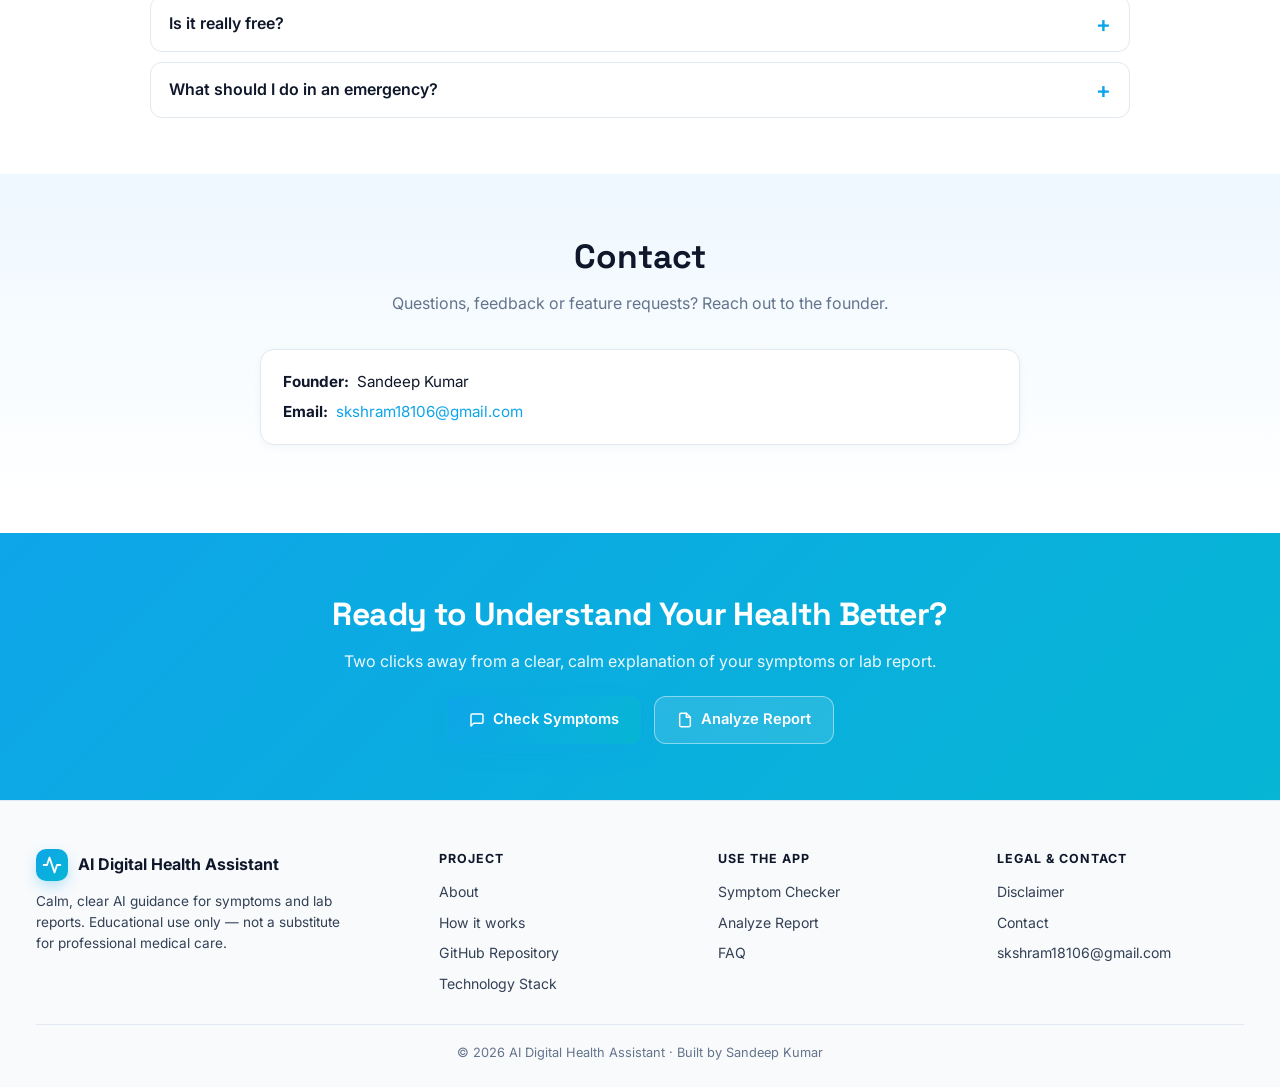
==== commit efc7db8b: "Homepage redesign: new hero, stats row, How It Works, 6 features, real AI examples, audience cards, " ====
--- a/frontend/index.html
+++ b/frontend/index.html
@@ -5,8 +5,8 @@
   <meta name="viewport" content="width=device-width, initial-scale=1.0" />
 
   <!-- Primary SEO -->
-  <title>AI Digital Health Assistant — Free Symptom Checker & Lab Report Analyzer</title>
-  <meta name="description" content="Free open-source AI digital health assistant. Analyze symptoms, chat with an AI doctor, and get instant breakdown of medical lab reports (PDF) with normal ranges, doctor recommendations, and lifestyle advice. Educational use only — not a substitute for professional medical care." />
+  <title>AI Digital Health Assistant — Understand Symptoms &amp; Medical Reports in Seconds</title>
+  <meta name="description" content="Understand symptoms, lab reports and medical terms in seconds with AI. Free Hindi &amp; English digital health assistant — upload PDFs or photos, ask follow-up questions, and get patient-friendly explanations powered by Google Gemini." />
   <meta name="keywords" content="digital health assistant, AI symptom checker, free medical AI, lab report analyzer, AI doctor, health chatbot, PDF medical report analysis, Gemini health, open source health app, AI health advisor" />
   <meta name="author" content="Sandeep Kumar" />
   <meta name="robots" content="index, follow, max-image-preview:large, max-snippet:-1, max-video-preview:-1" />
@@ -89,51 +89,222 @@
         <svg viewBox="0 0 24 24" width="14" height="14" fill="none" stroke="currentColor" stroke-width="2.4" stroke-linecap="round" stroke-linejoin="round"><path d="M20 6 9 17l-5-5"/></svg>
         Free · Open-source · Educational use
       </span>
-      <h2>Your friendly <span>AI health companion</span> for symptoms &amp; lab reports</h2>
+      <h2>Understand Symptoms &amp; <span>Medical Reports</span> in Seconds with AI</h2>
       <p class="hero__lead">
-        Describe what you're feeling or upload a lab report — get a calm, clear
-        explanation in your language, with normal ranges and next steps. Never a substitute
-        for a doctor, always here to help you understand.
+        Get clear explanations for symptoms, lab reports and medical terms in Hindi &amp; English.
+        Upload reports, ask questions, and receive patient-friendly insights powered by AI.
       </p>
       <div class="hero__cta">
         <a href="/symptoms.html" class="primary-btn">
           <svg viewBox="0 0 24 24" width="16" height="16" fill="none" stroke="currentColor" stroke-width="2.2" stroke-linecap="round" stroke-linejoin="round"><path d="M21 15a2 2 0 0 1-2 2H7l-4 4V5a2 2 0 0 1 2-2h14a2 2 0 0 1 2 2z"/></svg>
-          Describe symptoms
+          Check Symptoms
         </a>
         <a href="/report.html" class="ghost-btn">
           <svg viewBox="0 0 24 24" width="16" height="16" fill="none" stroke="currentColor" stroke-width="2.2" stroke-linecap="round" stroke-linejoin="round"><path d="M14 2H6a2 2 0 0 0-2 2v16a2 2 0 0 0 2 2h12a2 2 0 0 0 2-2V8z"/><polyline points="14 2 14 8 20 8"/></svg>
-          Analyze a PDF or photo
+          Analyze Report
         </a>
       </div>
     </div>
-    <div class="hero__image">
-      <img src="https://images.unsplash.com/photo-1576091160399-112ba8d25d1d?auto=format&fit=crop&w=900&q=80"
-           alt="Doctor reviewing medical chart with stethoscope" loading="eager" />
-    </div>
-  </section>
-
-  <section class="features" aria-label="What this assistant does">
-    <article class="feature">
-      <span class="feature__icon" aria-hidden="true">
-        <svg viewBox="0 0 24 24" width="22" height="22" fill="none" stroke="currentColor" stroke-width="2" stroke-linecap="round" stroke-linejoin="round"><circle cx="11" cy="11" r="8"/><line x1="21" y1="21" x2="16.65" y2="16.65"/></svg>
-      </span>
-      <h3>Symptom analysis</h3>
-      <p>Describe how you feel — get likely causes, red flags, and home-care suggestions in plain language.</p>
-    </article>
-    <article class="feature">
-      <span class="feature__icon" aria-hidden="true">
-        <svg viewBox="0 0 24 24" width="22" height="22" fill="none" stroke="currentColor" stroke-width="2" stroke-linecap="round" stroke-linejoin="round"><path d="M14 2H6a2 2 0 0 0-2 2v16a2 2 0 0 0 2 2h12a2 2 0 0 0 2-2V8z"/><polyline points="14 2 14 8 20 8"/><line x1="9" y1="13" x2="15" y2="13"/><line x1="9" y1="17" x2="13" y2="17"/></svg>
-      </span>
-      <h3>Lab report decoding</h3>
-      <p>Upload a PDF or photo (JPG/PNG) of a lab report. Each value is mapped to its normal range with an easy-to-read summary.</p>
-    </article>
-    <article class="feature">
-      <span class="feature__icon" aria-hidden="true">
-        <svg viewBox="0 0 24 24" width="22" height="22" fill="none" stroke="currentColor" stroke-width="2" stroke-linecap="round" stroke-linejoin="round"><path d="M21 15a2 2 0 0 1-2 2H7l-4 4V5a2 2 0 0 1 2-2h14a2 2 0 0 1 2 2z"/></svg>
-      </span>
-      <h3>Follow-up chat</h3>
-      <p>Ask questions about your results — the assistant remembers context and keeps the explanation clear.</p>
-    </article>
+    <div class="hero__preview" aria-hidden="true">
+      <div class="preview-card">
+        <div class="preview-card__head">
+          <span class="preview-dot preview-dot--red"></span>
+          <span class="preview-dot preview-dot--amber"></span>
+          <span class="preview-dot preview-dot--green"></span>
+          <span class="preview-card__title">AI report analysis</span>
+        </div>
+        <div class="preview-row">
+          <div class="preview-row__label">Hemoglobin</div>
+          <div class="preview-row__value preview-row__value--low">10.5 g/dL <span>↓</span></div>
+        </div>
+        <div class="preview-row__sub">Normal: 12 – 15 g/dL</div>
+        <div class="preview-row preview-row--note">
+          <p>Slightly below normal range — may indicate mild anemia. Consider discussing iron levels with your doctor.</p>
+        </div>
+        <div class="preview-row">
+          <div class="preview-row__label">Glucose (fasting)</div>
+          <div class="preview-row__value preview-row__value--ok">92 mg/dL ✓</div>
+        </div>
+        <div class="preview-row__sub">Normal: 70 – 100 mg/dL</div>
+        <div class="preview-chat">
+          <span class="preview-chat__bubble">What does low hemoglobin mean for me?</span>
+        </div>
+      </div>
+    </div>
+  </section>
+
+  <section class="stats-row" aria-label="At a glance">
+    <div class="stat-card">
+      <div class="stat-card__num">3</div>
+      <div class="stat-card__label">Languages Supported</div>
+      <div class="stat-card__sub">English · Hindi · Hinglish</div>
+    </div>
+    <div class="stat-card">
+      <div class="stat-card__num">24/7</div>
+      <div class="stat-card__label">Availability</div>
+      <div class="stat-card__sub">No waiting room, no queue</div>
+    </div>
+    <div class="stat-card">
+      <div class="stat-card__num">AI</div>
+      <div class="stat-card__label">Powered by Gemini</div>
+      <div class="stat-card__sub">Google's multimodal model</div>
+    </div>
+    <div class="stat-card">
+      <div class="stat-card__num">100%</div>
+      <div class="stat-card__label">Free &amp; Open Source</div>
+      <div class="stat-card__sub">No signup, no paywalls</div>
+    </div>
+  </section>
+
+  <section id="how-it-works" class="content-section">
+    <div class="content-inner">
+      <h2 class="section-title">How It Works</h2>
+      <p class="section-lead">Four simple steps from question to clear answer.</p>
+      <ol class="steps-row">
+        <li class="step-card">
+          <div class="step-card__num">1</div>
+          <div class="step-card__icon">
+            <svg viewBox="0 0 24 24" width="22" height="22" fill="none" stroke="currentColor" stroke-width="2" stroke-linecap="round" stroke-linejoin="round"><path d="M21 15a2 2 0 0 1-2 2H7l-4 4V5a2 2 0 0 1 2-2h14a2 2 0 0 1 2 2z"/></svg>
+          </div>
+          <h3>Describe Symptoms</h3>
+          <p>Type how you feel in your own words — English, Hindi or Hinglish.</p>
+        </li>
+        <li class="step-card">
+          <div class="step-card__num">2</div>
+          <div class="step-card__icon">
+            <svg viewBox="0 0 24 24" width="22" height="22" fill="none" stroke="currentColor" stroke-width="2" stroke-linecap="round" stroke-linejoin="round"><path d="M21 15v4a2 2 0 0 1-2 2H5a2 2 0 0 1-2-2v-4"/><polyline points="17 8 12 3 7 8"/><line x1="12" y1="3" x2="12" y2="15"/></svg>
+          </div>
+          <h3>Upload Report</h3>
+          <p>Drop a PDF or a phone photo of your lab report — scans and handwriting included.</p>
+        </li>
+        <li class="step-card">
+          <div class="step-card__num">3</div>
+          <div class="step-card__icon">
+            <svg viewBox="0 0 24 24" width="22" height="22" fill="none" stroke="currentColor" stroke-width="2" stroke-linecap="round" stroke-linejoin="round"><path d="M9 19c-5 1.5-5-2.5-7-3m14 6v-3.87a3.37 3.37 0 0 0-.94-2.61c3.14-.35 6.44-1.54 6.44-7A5.44 5.44 0 0 0 20 4.77 5.07 5.07 0 0 0 19.91 1S18.73.65 16 2.48a13.38 13.38 0 0 0-7 0C6.27.65 5.09 1 5.09 1A5.07 5.07 0 0 0 5 4.77a5.44 5.44 0 0 0-1.5 3.78c0 5.42 3.3 6.61 6.44 7A3.37 3.37 0 0 0 9 18.13V22"/></svg>
+          </div>
+          <h3>AI Analyzes</h3>
+          <p>Gemini reads everything — maps each value to its normal range and looks for red flags.</p>
+        </li>
+        <li class="step-card">
+          <div class="step-card__num">4</div>
+          <div class="step-card__icon">
+            <svg viewBox="0 0 24 24" width="22" height="22" fill="none" stroke="currentColor" stroke-width="2" stroke-linecap="round" stroke-linejoin="round"><path d="M20 6 9 17l-5-5"/></svg>
+          </div>
+          <h3>Get Clear Explanations</h3>
+          <p>Plain-language summary, suggested specialist, and follow-up chat to ask anything.</p>
+        </li>
+      </ol>
+    </div>
+  </section>
+
+  <section class="content-section content-section--alt" aria-label="Key features">
+    <div class="content-inner">
+      <h2 class="section-title">Key Features</h2>
+      <p class="section-lead">Everything you need to make sense of a symptom or a lab report.</p>
+      <div class="features features--six">
+        <article class="feature">
+          <span class="feature__icon feature__icon--blue" aria-hidden="true">🩺</span>
+          <h3>Symptom Analysis</h3>
+          <p>Describe how you feel and get possible causes, severity hints and clear guidance on what to do next.</p>
+        </article>
+        <article class="feature">
+          <span class="feature__icon feature__icon--cyan" aria-hidden="true">📄</span>
+          <h3>Lab Report Analysis</h3>
+          <p>Upload a PDF or phone photo. Each value is mapped to its normal range with a friendly explanation.</p>
+        </article>
+        <article class="feature">
+          <span class="feature__icon feature__icon--red" aria-hidden="true">🚨</span>
+          <h3>Emergency Detection</h3>
+          <p>Flags red-flag symptoms like chest pain or stroke signs and points you straight to emergency services.</p>
+        </article>
+        <article class="feature">
+          <span class="feature__icon feature__icon--green" aria-hidden="true">👨‍⚕️</span>
+          <h3>Specialist Recommendations</h3>
+          <p>Suggests which type of doctor to consult based on the symptoms or report findings.</p>
+        </article>
+        <article class="feature">
+          <span class="feature__icon feature__icon--violet" aria-hidden="true">💬</span>
+          <h3>Follow-up Chat</h3>
+          <p>Ask unlimited follow-up questions. The assistant remembers your earlier messages for context.</p>
+        </article>
+        <article class="feature">
+          <span class="feature__icon feature__icon--amber" aria-hidden="true">🌐</span>
+          <h3>Hindi, English &amp; Hinglish</h3>
+          <p>Healthcare information in the language you're most comfortable with — switch any time on every page.</p>
+        </article>
+      </div>
+    </div>
+  </section>
+
+  <section class="content-section" aria-label="Real example of AI analysis">
+    <div class="content-inner">
+      <h2 class="section-title">Real AI Analysis Examples</h2>
+      <p class="section-lead">See how the assistant explains common lab values in plain language.</p>
+      <div class="example-grid">
+        <article class="example-card">
+          <header class="example-card__head">
+            <span class="example-card__label">Hemoglobin</span>
+            <span class="example-card__value example-card__value--low">10.5 g/dL <span>↓</span></span>
+          </header>
+          <p class="example-card__range">Normal range: <strong>12 – 15 g/dL</strong></p>
+          <div class="example-card__ai">
+            <span class="example-card__ai-tag">AI explanation</span>
+            <p>Your hemoglobin is slightly below the normal range, which may indicate mild anemia. Consider discussing iron levels with your doctor.</p>
+          </div>
+        </article>
+        <article class="example-card">
+          <header class="example-card__head">
+            <span class="example-card__label">Fasting Glucose</span>
+            <span class="example-card__value example-card__value--high">118 mg/dL <span>↑</span></span>
+          </header>
+          <p class="example-card__range">Normal range: <strong>70 – 100 mg/dL</strong></p>
+          <div class="example-card__ai">
+            <span class="example-card__ai-tag">AI explanation</span>
+            <p>Slightly elevated — could be early signs of impaired fasting glucose. Repeat the test and discuss diet and HbA1c with your physician.</p>
+          </div>
+        </article>
+        <article class="example-card">
+          <header class="example-card__head">
+            <span class="example-card__label">TSH (Thyroid)</span>
+            <span class="example-card__value example-card__value--ok">2.4 mIU/L ✓</span>
+          </header>
+          <p class="example-card__range">Normal range: <strong>0.4 – 4.0 mIU/L</strong></p>
+          <div class="example-card__ai">
+            <span class="example-card__ai-tag">AI explanation</span>
+            <p>Within the healthy range — thyroid function looks normal. No action needed based on this value alone.</p>
+          </div>
+        </article>
+      </div>
+    </div>
+  </section>
+
+  <section class="content-section content-section--alt" aria-label="Who is this for">
+    <div class="content-inner">
+      <h2 class="section-title">Who Is This For?</h2>
+      <p class="section-lead">Designed for anyone who's ever stared at a medical report and felt lost.</p>
+      <div class="audience-grid">
+        <article class="audience-card">
+          <div class="audience-card__icon">👤</div>
+          <h3>Patients</h3>
+          <p>Understand your reports before the doctor's appointment so you can ask better questions.</p>
+        </article>
+        <article class="audience-card">
+          <div class="audience-card__icon">👨‍👩‍👧</div>
+          <h3>Parents</h3>
+          <p>Quickly understand your child's lab results without panic-searching online.</p>
+        </article>
+        <article class="audience-card">
+          <div class="audience-card__icon">🧓</div>
+          <h3>Senior Citizens</h3>
+          <p>Simple Hindi or English explanations without confusing medical jargon.</p>
+        </article>
+        <article class="audience-card">
+          <div class="audience-card__icon">🏥</div>
+          <h3>Clinics &amp; Health Startups</h3>
+          <p>Embed or self-host as a patient-education layer alongside your existing tools.</p>
+        </article>
+      </div>
+    </div>
   </section>
 
   <section id="faq" class="content-section">
@@ -155,6 +326,10 @@
         <details class="faq-item">
           <summary>Which languages are supported?</summary>
           <p>English, Hindi, and Hinglish. Pick your language on each page and the assistant will reply in that language.</p>
+        </details>
+        <details class="faq-item">
+          <summary>Can the AI make mistakes?</summary>
+          <p>Yes. AI models can misinterpret values, miss context or hallucinate. Treat every answer as a starting point for a conversation with a qualified clinician, never as a final word.</p>
         </details>
         <details class="faq-item">
           <summary>Is it really free?</summary>
@@ -181,13 +356,63 @@
     </div>
   </section>
 
-  <footer class="site-footer">
-    Built with care for educational use only · Not a substitute for medical advice ·
-    <a href="/about.html">About</a> ·
-    <a href="/how-it-works.html">How it works</a> ·
-    <a href="#faq">FAQ</a> ·
-    <a href="#contact">Contact</a> ·
-    <a href="https://github.com/Sandeep22EE65R08/digital-health-assistant" rel="noopener" target="_blank">Source on GitHub</a>
+  <section class="cta-section" aria-label="Get started">
+    <div class="cta-section__inner">
+      <h2>Ready to Understand Your Health Better?</h2>
+      <p>Two clicks away from a clear, calm explanation of your symptoms or lab report.</p>
+      <div class="hero__cta cta-section__buttons">
+        <a href="/symptoms.html" class="primary-btn">
+          <svg viewBox="0 0 24 24" width="16" height="16" fill="none" stroke="currentColor" stroke-width="2.2" stroke-linecap="round" stroke-linejoin="round"><path d="M21 15a2 2 0 0 1-2 2H7l-4 4V5a2 2 0 0 1 2-2h14a2 2 0 0 1 2 2z"/></svg>
+          Check Symptoms
+        </a>
+        <a href="/report.html" class="ghost-btn ghost-btn--on-dark">
+          <svg viewBox="0 0 24 24" width="16" height="16" fill="none" stroke="currentColor" stroke-width="2.2" stroke-linecap="round" stroke-linejoin="round"><path d="M14 2H6a2 2 0 0 0-2 2v16a2 2 0 0 0 2 2h12a2 2 0 0 0 2-2V8z"/><polyline points="14 2 14 8 20 8"/></svg>
+          Analyze Report
+        </a>
+      </div>
+    </div>
+  </section>
+
+  <footer class="site-footer site-footer--columns">
+    <div class="footer-grid">
+      <div class="footer-col footer-col--brand">
+        <div class="footer-brand">
+          <span class="logo" aria-hidden="true">
+            <svg viewBox="0 0 24 24" width="20" height="20" fill="none" stroke="currentColor" stroke-width="2.2" stroke-linecap="round" stroke-linejoin="round"><path d="M22 12h-4l-3 9L9 3l-3 9H2"/></svg>
+          </span>
+          <strong>AI Digital Health Assistant</strong>
+        </div>
+        <p class="footer-tag">Calm, clear AI guidance for symptoms and lab reports. Educational use only — not a substitute for professional medical care.</p>
+      </div>
+      <div class="footer-col">
+        <h4>Project</h4>
+        <ul>
+          <li><a href="/about.html">About</a></li>
+          <li><a href="/how-it-works.html">How it works</a></li>
+          <li><a href="https://github.com/Sandeep22EE65R08/digital-health-assistant" rel="noopener" target="_blank">GitHub Repository</a></li>
+          <li><a href="/about.html#tech-stack">Technology Stack</a></li>
+        </ul>
+      </div>
+      <div class="footer-col">
+        <h4>Use the app</h4>
+        <ul>
+          <li><a href="/symptoms.html">Symptom Checker</a></li>
+          <li><a href="/report.html">Analyze Report</a></li>
+          <li><a href="#faq">FAQ</a></li>
+        </ul>
+      </div>
+      <div class="footer-col">
+        <h4>Legal &amp; Contact</h4>
+        <ul>
+          <li><a href="/about.html#disclaimer-title">Disclaimer</a></li>
+          <li><a href="#contact">Contact</a></li>
+          <li><a href="mailto:skshram18106@gmail.com">skshram18106@gmail.com</a></li>
+        </ul>
+      </div>
+    </div>
+    <div class="footer-bottom">
+      © <span id="footerYear">2025</span> AI Digital Health Assistant · Built by Sandeep Kumar
+    </div>
   </footer>
 
   <!-- FAQ structured data for richer Google results -->
@@ -204,6 +429,8 @@
         "acceptedAnswer": { "@type": "Answer", "text": "PDF (both text-based and scanned), plus photos in JPG, PNG and WebP up to 10 MB. Scanned PDFs and photos are read by AI vision." } },
       { "@type": "Question", "name": "Which languages are supported?",
         "acceptedAnswer": { "@type": "Answer", "text": "English, Hindi, and Hinglish." } },
+      { "@type": "Question", "name": "Can the AI make mistakes?",
+        "acceptedAnswer": { "@type": "Answer", "text": "Yes. AI models can misinterpret values, miss context or hallucinate. Treat every answer as a starting point for a conversation with a qualified clinician, never as a final word." } },
       { "@type": "Question", "name": "Is it really free?",
         "acceptedAnswer": { "@type": "Answer", "text": "Yes — fully free, no signup, no paywalls. The source code is open on GitHub." } },
       { "@type": "Question", "name": "What should I do in an emergency?",
@@ -214,5 +441,9 @@
 
   <script src="js/actions.js"></script>
   <script src="js/home.js"></script>
+  <script>
+    var _y = document.getElementById('footerYear');
+    if (_y) _y.textContent = new Date().getFullYear();
+  </script>
 </body>
 </html>
--- a/frontend/styles.css
+++ b/frontend/styles.css
@@ -488,3 +488,398 @@
 }
 .contact-list strong { color: var(--text); margin-right: 4px; }
 .contact-list a { color: var(--primary); }
+
+/* --- About page (rich) ---------------------------------- */
+.about-hero {
+  display: grid; grid-template-columns: 1.1fr 0.9fr; gap: 36px; align-items: center;
+  margin-bottom: 48px;
+}
+@media (max-width: 860px) { .about-hero { grid-template-columns: 1fr; gap: 24px; } }
+.about-hero__content h2 {
+  font-family: "Space Grotesk", "Inter", sans-serif; font-weight: 700;
+  font-size: clamp(1.6rem, 3.4vw, 2.2rem); line-height: 1.2;
+  letter-spacing: -0.02em; color: var(--text); margin: 12px 0 14px;
+}
+.about-hero__content h2 span {
+  background: linear-gradient(120deg, var(--primary) 0%, var(--accent) 100%);
+  -webkit-background-clip: text; background-clip: text; color: transparent;
+}
+.about-hero__content .hero__lead {
+  color: var(--text-soft); font-size: 1rem; line-height: 1.65; margin: 0 0 18px;
+}
+.about-hero__image {
+  border-radius: 24px; overflow: hidden; aspect-ratio: 4 / 3;
+  background: var(--primary-soft); box-shadow: var(--shadow-lg);
+}
+.about-hero__image img { width: 100%; height: 100%; object-fit: cover; display: block; }
+
+.stat-pills { display: flex; flex-wrap: wrap; gap: 8px; }
+.stat-pill {
+  display: inline-flex; align-items: baseline; gap: 5px;
+  padding: 6px 12px; border-radius: 999px;
+  background: var(--primary-soft); color: var(--primary-2);
+  font-size: 0.82rem; font-weight: 500;
+  border: 1px solid #bae6fd;
+}
+.stat-pill strong { color: var(--text); font-weight: 700; font-size: 0.95rem; }
+
+.about-section { margin: 56px 0; }
+.about-section .section-title { text-align: center; }
+
+.feat-grid {
+  display: grid; grid-template-columns: repeat(auto-fit, minmax(240px, 1fr)); gap: 18px;
+  margin-top: 28px;
+}
+.feat-card {
+  background: var(--panel); border: 1px solid var(--panel-border);
+  border-radius: 16px; padding: 22px 20px;
+  box-shadow: 0 2px 10px rgba(15, 23, 42, 0.04);
+  transition: transform 0.18s ease, box-shadow 0.18s ease;
+}
+.feat-card:hover { transform: translateY(-2px); box-shadow: 0 10px 24px -10px rgba(15, 23, 42, 0.18); }
+.feat-card__icon {
+  display: inline-flex; width: 40px; height: 40px; align-items: center; justify-content: center;
+  border-radius: 12px;
+  background: linear-gradient(135deg, var(--primary-soft) 0%, var(--accent-soft) 100%);
+  color: var(--primary-2); margin-bottom: 10px;
+}
+.feat-card h4 { margin: 4px 0 6px; color: var(--text); font-size: 1.05rem; }
+.feat-card p { margin: 0; color: var(--text-muted); font-size: 0.92rem; line-height: 1.6; }
+
+.about-story {
+  display: grid; grid-template-columns: 0.9fr 1.1fr; gap: 28px; align-items: center;
+  background: linear-gradient(135deg, var(--primary-soft) 0%, rgba(255,255,255,0) 70%);
+  border-radius: 20px; padding: 28px; margin: 56px 0;
+}
+@media (max-width: 860px) { .about-story { grid-template-columns: 1fr; } }
+.about-story__image { border-radius: 16px; overflow: hidden; aspect-ratio: 4 / 3; }
+.about-story__image img { width: 100%; height: 100%; object-fit: cover; display: block; }
+.about-story__content h3 {
+  margin: 0 0 12px; font-family: "Space Grotesk", "Inter", sans-serif;
+  font-size: 1.4rem; color: var(--text);
+}
+.about-story__content p {
+  margin: 0 0 10px; color: var(--text-soft); font-size: 0.96rem; line-height: 1.65;
+}
+
+.honest-grid {
+  display: grid; grid-template-columns: repeat(auto-fit, minmax(240px, 1fr)); gap: 16px;
+  margin-top: 24px;
+}
+.honest-card {
+  background: var(--panel); border: 1px solid var(--panel-border);
+  border-radius: 14px; padding: 18px 20px;
+}
+.honest-card h4 { margin: 0 0 10px; font-size: 1rem; color: var(--text); }
+.honest-card ul { margin: 0; padding-left: 18px; color: var(--text-soft); font-size: 0.92rem; line-height: 1.65; }
+.honest-card p { margin: 0; color: var(--text-soft); font-size: 0.92rem; line-height: 1.65; }
+.honest-card--ok { border-left: 3px solid var(--success); }
+.honest-card--no { border-left: 3px solid var(--danger); }
+.honest-card--alert { border-left: 3px solid var(--warn-border); background: #fffbeb; }
+
+.founder-card {
+  display: grid; grid-template-columns: auto 1fr; gap: 22px; align-items: center;
+  background: var(--panel); border: 1px solid var(--panel-border);
+  border-radius: 20px; padding: 26px 28px; margin: 56px 0;
+  box-shadow: var(--shadow-md);
+}
+@media (max-width: 600px) { .founder-card { grid-template-columns: 1fr; text-align: center; justify-items: center; } }
+.founder-card__avatar {
+  width: 76px; height: 76px; border-radius: 50%;
+  display: flex; align-items: center; justify-content: center;
+  background: linear-gradient(135deg, var(--primary) 0%, var(--accent) 100%);
+  color: #fff; font-family: "Space Grotesk", "Inter", sans-serif;
+  font-size: 1.6rem; font-weight: 700; letter-spacing: 0.04em;
+  box-shadow: 0 8px 20px -8px rgba(14, 165, 233, 0.6);
+}
+.founder-card__role {
+  display: inline-block; font-size: 0.78rem; text-transform: uppercase;
+  letter-spacing: 0.08em; color: var(--muted); margin-bottom: 4px;
+}
+.founder-card h3 { margin: 0 0 6px; font-size: 1.3rem; color: var(--text); }
+.founder-card p { margin: 0 0 14px; color: var(--text-soft); font-size: 0.94rem; line-height: 1.6; }
+.founder-card__links { display: flex; flex-wrap: wrap; gap: 8px; }
+.founder-card__links .ghost-btn {
+  text-decoration: none; padding: 8px 14px; font-size: 0.85rem;
+  display: inline-flex; align-items: center; gap: 6px;
+}
+
+.tech-grid {
+  display: flex; flex-wrap: wrap; gap: 10px; justify-content: center; margin-top: 22px;
+}
+.tech-chip {
+  padding: 10px 16px; border-radius: 12px;
+  background: var(--panel); border: 1px solid var(--panel-border);
+  color: var(--text-soft); font-size: 0.9rem;
+}
+.tech-chip strong { color: var(--primary-2); margin-right: 4px; }
+
+.about-hero__sub {
+  margin: 0 0 16px; font-size: 1.05rem; color: var(--primary-2);
+  font-weight: 600; letter-spacing: -0.01em;
+}
+.feat-grid--compact { grid-template-columns: repeat(auto-fit, minmax(220px, 1fr)); gap: 14px; }
+.feat-grid--compact .feat-card { padding: 18px 18px; }
+.feat-grid--compact .feat-card h4 { font-size: 1rem; }
+.feat-grid--compact .feat-card p { font-size: 0.88rem; }
+
+.benefit-list {
+  list-style: none; padding: 0; margin: 0;
+  display: flex; flex-direction: column; gap: 10px;
+}
+.benefit-list li {
+  display: flex; align-items: flex-start; gap: 10px;
+  color: var(--text-soft); font-size: 0.96rem; line-height: 1.55;
+}
+.benefit-list__bullet {
+  flex: 0 0 22px; height: 22px; border-radius: 50%;
+  display: inline-flex; align-items: center; justify-content: center;
+  background: var(--primary-soft); color: var(--primary-2);
+  font-size: 0.78rem; font-weight: 700; margin-top: 1px;
+}
+
+.disclaimer-card {
+  display: grid; grid-template-columns: auto 1fr; gap: 16px; align-items: flex-start;
+  background: #fffbeb; border: 1px solid var(--warn-border);
+  border-left: 4px solid var(--warn-border);
+  border-radius: 14px; padding: 20px 22px; margin: 32px 0 8px;
+}
+.disclaimer-card__icon {
+  width: 38px; height: 38px; border-radius: 10px;
+  display: inline-flex; align-items: center; justify-content: center;
+  background: rgba(245, 158, 11, 0.15); color: #b45309;
+}
+.disclaimer-card__body h3 {
+  margin: 0 0 6px; font-size: 1.05rem; color: #92400e;
+  font-family: "Space Grotesk", "Inter", sans-serif;
+}
+.disclaimer-card__body p {
+  margin: 0; color: #78350f; font-size: 0.92rem; line-height: 1.6;
+}
+
+/* --- Home: product preview card (replaces hero stock photo) --- */
+.hero__preview {
+  position: relative; padding: 18px;
+  background: linear-gradient(135deg, var(--primary-soft) 0%, var(--accent-soft) 100%);
+  border-radius: 24px; box-shadow: var(--shadow-lg);
+}
+.preview-card {
+  background: var(--panel); border: 1px solid var(--panel-border);
+  border-radius: 16px; padding: 16px 18px;
+  box-shadow: 0 12px 30px -16px rgba(15, 23, 42, 0.2);
+  display: flex; flex-direction: column; gap: 8px;
+}
+.preview-card__head {
+  display: flex; align-items: center; gap: 6px; padding-bottom: 10px;
+  border-bottom: 1px solid var(--panel-border); margin-bottom: 4px;
+}
+.preview-dot { width: 9px; height: 9px; border-radius: 50%; display: inline-block; }
+.preview-dot--red { background: #ef4444; }
+.preview-dot--amber { background: #f59e0b; }
+.preview-dot--green { background: #10b981; }
+.preview-card__title {
+  margin-left: 10px; font-size: 0.78rem; color: var(--muted);
+  font-weight: 600; letter-spacing: 0.02em;
+}
+.preview-row {
+  display: flex; justify-content: space-between; align-items: baseline;
+  font-size: 0.92rem;
+}
+.preview-row__label { color: var(--text); font-weight: 600; }
+.preview-row__value { font-family: "Space Grotesk", "Inter", sans-serif; font-weight: 700; }
+.preview-row__value--low { color: var(--danger); }
+.preview-row__value--high { color: #b45309; }
+.preview-row__value--ok { color: var(--success); }
+.preview-row__value span { font-weight: 700; margin-left: 2px; }
+.preview-row__sub { font-size: 0.78rem; color: var(--muted); margin-top: -4px; }
+.preview-row--note {
+  display: block; margin-top: 4px; padding: 10px 12px;
+  background: var(--primary-soft); border-radius: 10px;
+  border-left: 3px solid var(--primary);
+}
+.preview-row--note p {
+  margin: 0; font-size: 0.85rem; color: var(--text-soft); line-height: 1.5;
+}
+.preview-chat { margin-top: 8px; display: flex; justify-content: flex-end; }
+.preview-chat__bubble {
+  background: var(--primary); color: #fff; padding: 8px 14px;
+  border-radius: 14px 14px 4px 14px; font-size: 0.82rem; max-width: 80%;
+  box-shadow: 0 4px 12px -6px rgba(14, 165, 233, 0.6);
+}
+
+/* --- Home: stats row --- */
+.stats-row {
+  max-width: 1280px; margin: 32px auto 0; padding: 0 36px;
+  display: grid; grid-template-columns: repeat(4, 1fr); gap: 16px;
+}
+@media (max-width: 900px) { .stats-row { grid-template-columns: repeat(2, 1fr); padding: 0 20px; } }
+.stat-card {
+  background: var(--panel); border: 1px solid var(--panel-border);
+  border-radius: 16px; padding: 22px 20px; text-align: center;
+  box-shadow: var(--shadow-sm);
+}
+.stat-card__num {
+  font-family: "Space Grotesk", "Inter", sans-serif; font-weight: 700;
+  font-size: clamp(1.6rem, 3vw, 2.2rem); letter-spacing: -0.02em;
+  background: linear-gradient(120deg, var(--primary) 0%, var(--accent) 100%);
+  -webkit-background-clip: text; background-clip: text; color: transparent;
+  margin-bottom: 4px;
+}
+.stat-card__label { font-weight: 600; color: var(--text); font-size: 0.95rem; }
+.stat-card__sub { font-size: 0.8rem; color: var(--muted); margin-top: 4px; }
+
+/* --- Home: 4-step "How It Works" row --- */
+.steps-row {
+  list-style: none; padding: 0; margin: 28px 0 0;
+  display: grid; grid-template-columns: repeat(4, 1fr); gap: 16px;
+  counter-reset: step;
+}
+@media (max-width: 900px) { .steps-row { grid-template-columns: repeat(2, 1fr); } }
+@media (max-width: 520px) { .steps-row { grid-template-columns: 1fr; } }
+.step-card {
+  position: relative; background: var(--panel); border: 1px solid var(--panel-border);
+  border-radius: 16px; padding: 22px 18px; text-align: center;
+  box-shadow: var(--shadow-sm);
+}
+.step-card__num {
+  position: absolute; top: -14px; left: 50%; transform: translateX(-50%);
+  width: 32px; height: 32px; border-radius: 50%;
+  display: flex; align-items: center; justify-content: center;
+  background: linear-gradient(135deg, var(--primary) 0%, var(--accent) 100%);
+  color: #fff; font-weight: 700; font-size: 0.9rem;
+  box-shadow: 0 6px 14px -4px rgba(14, 165, 233, 0.6);
+}
+.step-card__icon {
+  display: inline-flex; width: 42px; height: 42px; align-items: center; justify-content: center;
+  border-radius: 12px; background: var(--primary-soft); color: var(--primary-2);
+  margin: 12px auto 10px;
+}
+.step-card h3 { margin: 0 0 4px; font-size: 1rem; color: var(--text); }
+.step-card p { margin: 0; font-size: 0.88rem; color: var(--text-soft); line-height: 1.5; }
+
+/* --- Home: 6-card features (overrides 3-col features) --- */
+.features--six {
+  margin: 28px 0 0; padding: 0;
+  grid-template-columns: repeat(3, 1fr);
+}
+@media (max-width: 900px) { .features--six { grid-template-columns: repeat(2, 1fr); } }
+@media (max-width: 560px) { .features--six { grid-template-columns: 1fr; } }
+.features--six .feature__icon {
+  font-size: 1.4rem; background: var(--primary-soft);
+}
+.feature__icon--blue   { background: #e0f2fe !important; color: #0369a1; }
+.feature__icon--cyan   { background: #ecfeff !important; color: #0e7490; }
+.feature__icon--red    { background: #fee2e2 !important; color: #b91c1c; }
+.feature__icon--green  { background: #d1fae5 !important; color: #047857; }
+.feature__icon--violet { background: #ede9fe !important; color: #6d28d9; }
+.feature__icon--amber  { background: #fef3c7 !important; color: #b45309; }
+
+/* --- Home: example cards (real AI analysis examples) --- */
+.example-grid {
+  display: grid; grid-template-columns: repeat(3, 1fr); gap: 16px; margin-top: 28px;
+}
+@media (max-width: 900px) { .example-grid { grid-template-columns: 1fr; } }
+.example-card {
+  background: var(--panel); border: 1px solid var(--panel-border);
+  border-radius: 16px; padding: 20px 22px; box-shadow: var(--shadow-sm);
+  display: flex; flex-direction: column; gap: 8px;
+}
+.example-card__head {
+  display: flex; justify-content: space-between; align-items: baseline; gap: 12px;
+}
+.example-card__label { font-weight: 600; color: var(--text); font-size: 0.98rem; }
+.example-card__value {
+  font-family: "Space Grotesk", "Inter", sans-serif; font-weight: 700; font-size: 1rem;
+}
+.example-card__value--low  { color: var(--danger); }
+.example-card__value--high { color: #b45309; }
+.example-card__value--ok   { color: var(--success); }
+.example-card__value span { margin-left: 2px; }
+.example-card__range { margin: 0; font-size: 0.82rem; color: var(--muted); }
+.example-card__range strong { color: var(--text); }
+.example-card__ai {
+  background: var(--primary-soft); border-radius: 10px;
+  padding: 12px 14px; border-left: 3px solid var(--primary);
+  margin-top: 4px;
+}
+.example-card__ai-tag {
+  display: inline-block; font-size: 0.7rem; text-transform: uppercase;
+  letter-spacing: 0.08em; color: var(--primary-2); font-weight: 700;
+  margin-bottom: 4px;
+}
+.example-card__ai p { margin: 0; font-size: 0.88rem; color: var(--text-soft); line-height: 1.55; }
+
+/* --- Home: audience cards --- */
+.audience-grid {
+  display: grid; grid-template-columns: repeat(4, 1fr); gap: 16px; margin-top: 28px;
+}
+@media (max-width: 900px) { .audience-grid { grid-template-columns: repeat(2, 1fr); } }
+@media (max-width: 520px) { .audience-grid { grid-template-columns: 1fr; } }
+.audience-card {
+  background: var(--panel); border: 1px solid var(--panel-border);
+  border-radius: 16px; padding: 22px 18px; text-align: center;
+  box-shadow: var(--shadow-sm);
+  transition: transform 0.16s, box-shadow 0.16s;
+}
+.audience-card:hover { transform: translateY(-3px); box-shadow: var(--shadow-md); }
+.audience-card__icon { font-size: 2rem; line-height: 1; margin-bottom: 8px; }
+.audience-card h3 { margin: 0 0 6px; font-size: 1rem; color: var(--text); }
+.audience-card p { margin: 0; font-size: 0.88rem; color: var(--text-soft); line-height: 1.55; }
+
+/* --- Home: CTA section --- */
+.cta-section {
+  margin: 32px 0 0; padding: 56px 36px;
+  background: linear-gradient(135deg, var(--primary) 0%, var(--accent) 100%);
+  color: #fff; text-align: center;
+}
+.cta-section__inner { max-width: 720px; margin: 0 auto; }
+.cta-section h2 {
+  margin: 0 0 8px; font-family: "Space Grotesk", "Inter", sans-serif;
+  font-weight: 700; font-size: clamp(1.4rem, 3vw, 2rem); letter-spacing: -0.02em;
+}
+.cta-section p {
+  margin: 0 0 22px; font-size: 1rem; opacity: 0.92;
+}
+.cta-section__buttons { justify-content: center; }
+.ghost-btn--on-dark {
+  background: rgba(255, 255, 255, 0.12); color: #fff; border-color: rgba(255, 255, 255, 0.45);
+}
+.ghost-btn--on-dark:hover { background: rgba(255, 255, 255, 0.22); }
+
+/* --- Home: multi-column footer --- */
+.site-footer--columns {
+  text-align: left; background: #f8fafc; padding: 48px 36px 24px;
+  border-top: 1px solid var(--panel-border);
+}
+.footer-grid {
+  max-width: 1280px; margin: 0 auto;
+  display: grid; grid-template-columns: 1.5fr 1fr 1fr 1fr; gap: 32px;
+}
+@media (max-width: 860px) { .footer-grid { grid-template-columns: 1fr 1fr; gap: 24px; } }
+@media (max-width: 520px) { .footer-grid { grid-template-columns: 1fr; } }
+.footer-col h4 {
+  margin: 0 0 12px; font-size: 0.78rem; text-transform: uppercase;
+  letter-spacing: 0.08em; color: var(--text); font-weight: 700;
+}
+.footer-col ul { list-style: none; padding: 0; margin: 0; display: flex; flex-direction: column; gap: 8px; }
+.footer-col a {
+  color: var(--text-soft); text-decoration: none; font-size: 0.88rem;
+  transition: color 0.15s;
+}
+.footer-col a:hover { color: var(--primary-2); }
+.footer-brand {
+  display: flex; align-items: center; gap: 10px; margin-bottom: 10px;
+  color: var(--text); font-size: 1rem;
+}
+.footer-brand .logo {
+  width: 32px; height: 32px;
+  background: linear-gradient(135deg, var(--primary) 0%, var(--accent) 100%);
+  color: #fff; border-radius: 10px;
+  display: inline-flex; align-items: center; justify-content: center;
+}
+.footer-tag { margin: 0; color: var(--text-soft); font-size: 0.85rem; line-height: 1.55; max-width: 320px; }
+.footer-bottom {
+  max-width: 1280px; margin: 28px auto 0; padding-top: 18px;
+  border-top: 1px solid var(--panel-border);
+  text-align: center; font-size: 0.8rem; color: var(--muted);
+}
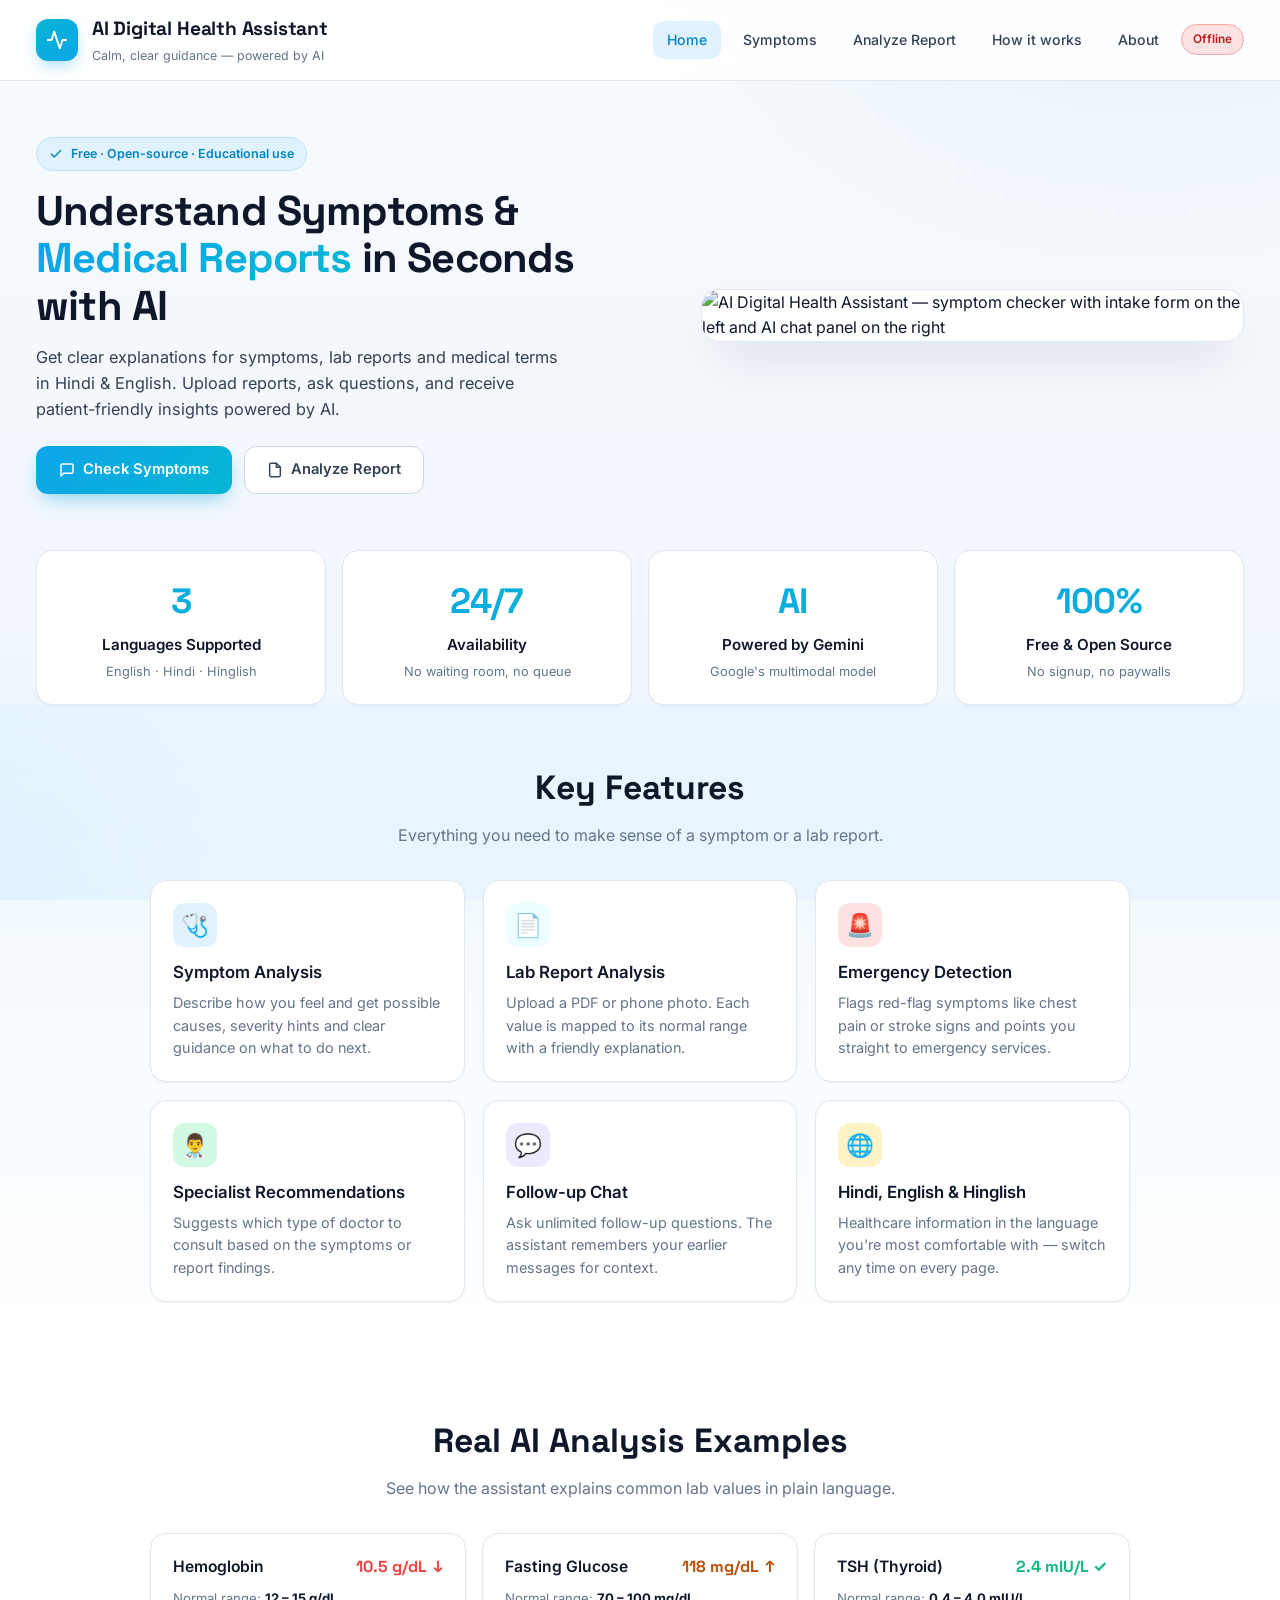
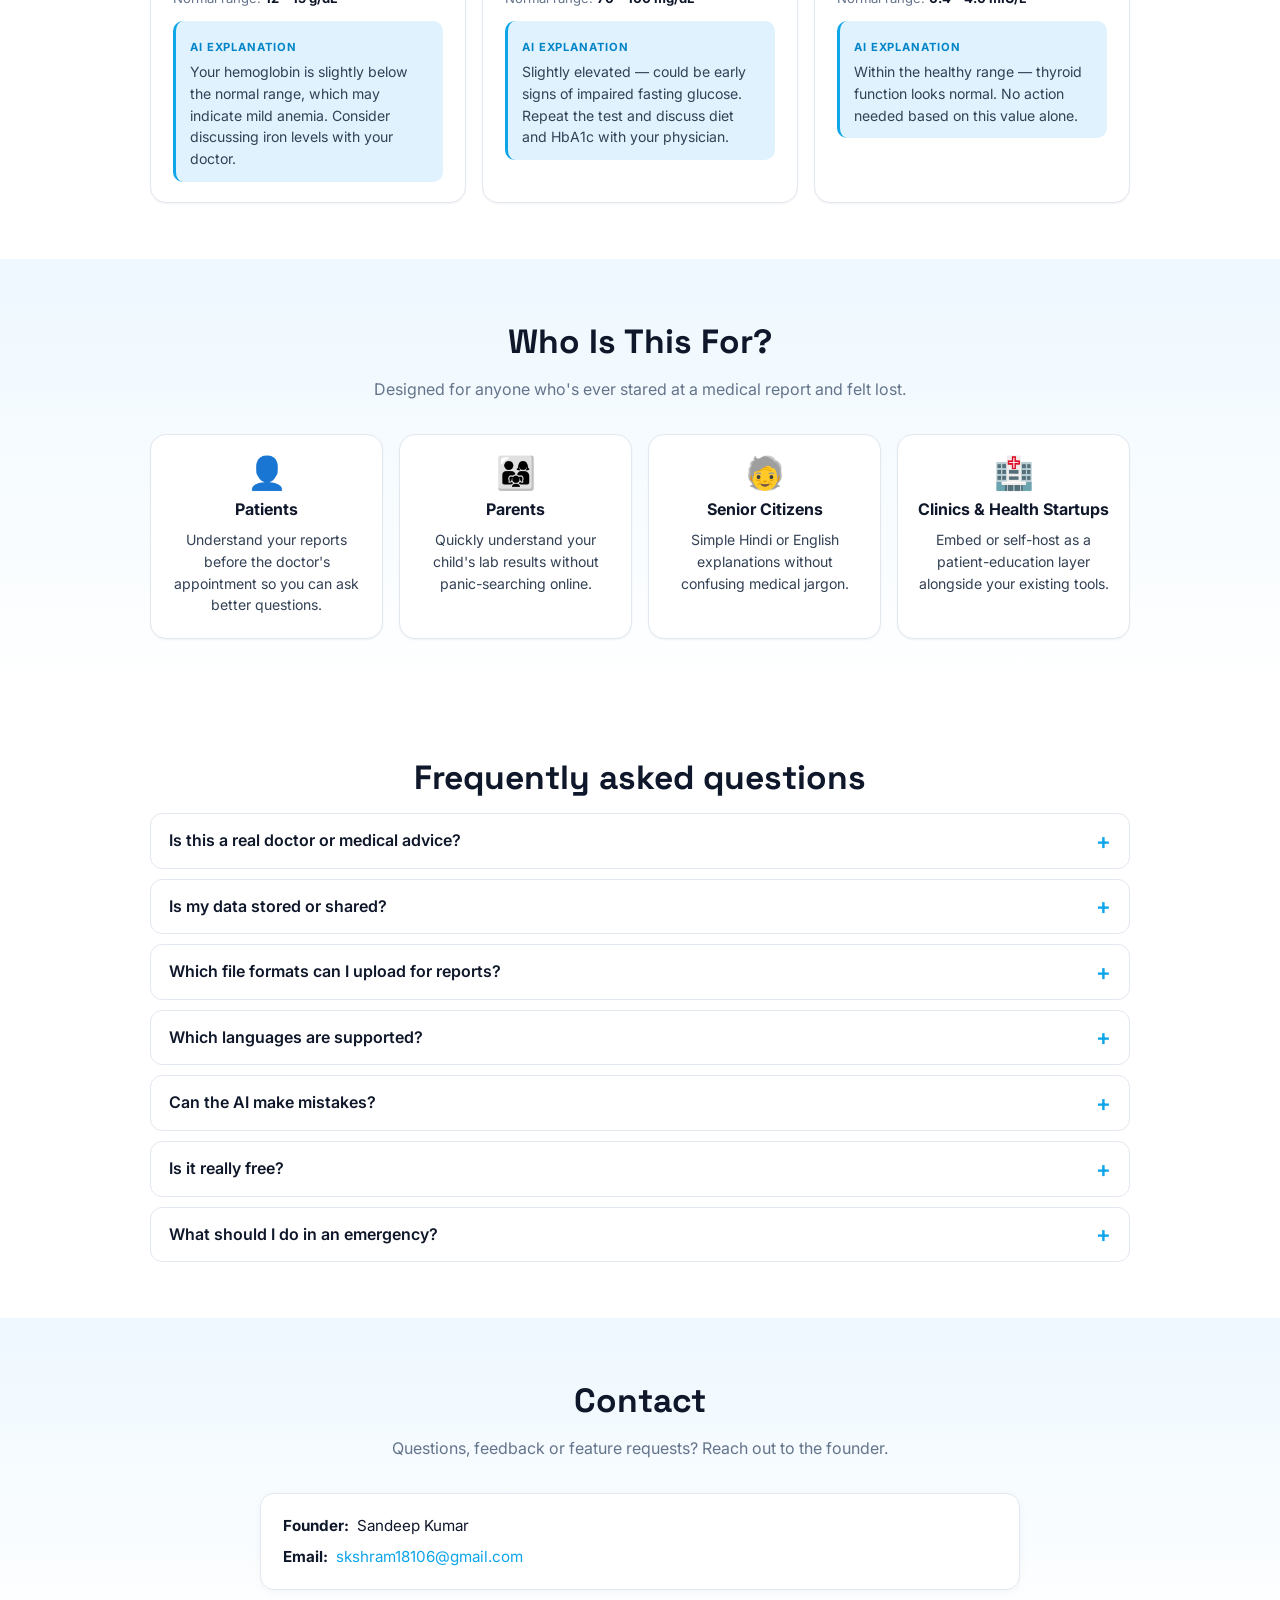
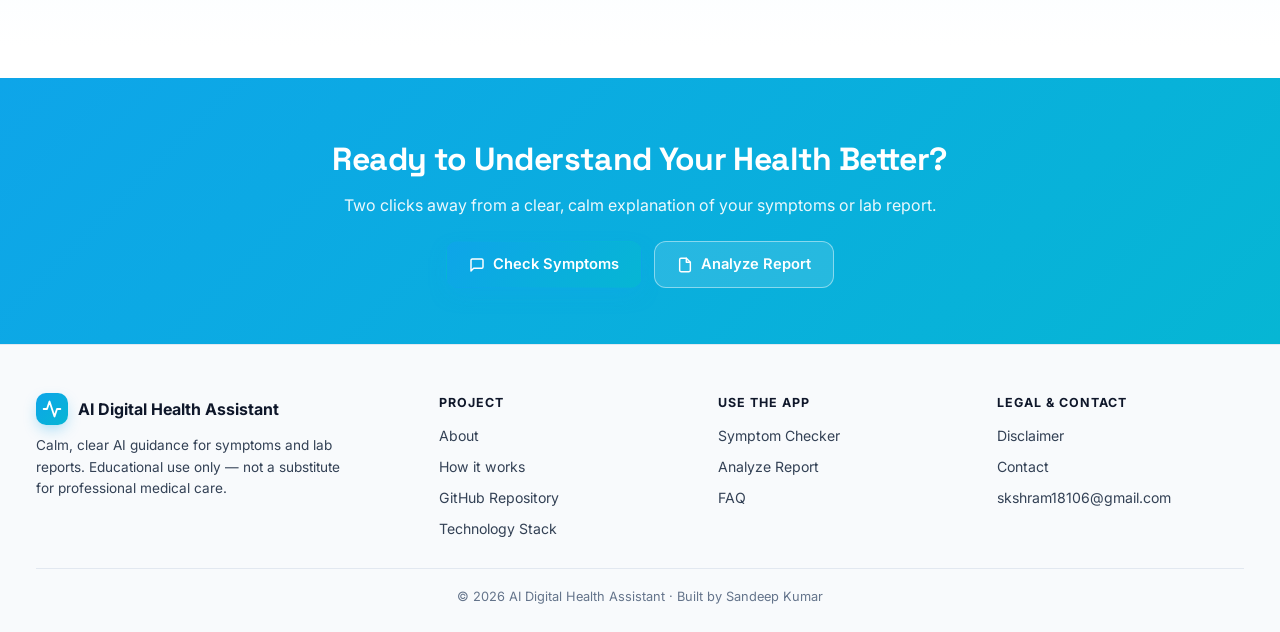
==== commit 481444d3: "Home: drop duplicate How-It-Works section; use product screenshot in hero" ====
--- a/frontend/index.html
+++ b/frontend/index.html
@@ -105,31 +105,10 @@
         </a>
       </div>
     </div>
-    <div class="hero__preview" aria-hidden="true">
-      <div class="preview-card">
-        <div class="preview-card__head">
-          <span class="preview-dot preview-dot--red"></span>
-          <span class="preview-dot preview-dot--amber"></span>
-          <span class="preview-dot preview-dot--green"></span>
-          <span class="preview-card__title">AI report analysis</span>
-        </div>
-        <div class="preview-row">
-          <div class="preview-row__label">Hemoglobin</div>
-          <div class="preview-row__value preview-row__value--low">10.5 g/dL <span>↓</span></div>
-        </div>
-        <div class="preview-row__sub">Normal: 12 – 15 g/dL</div>
-        <div class="preview-row preview-row--note">
-          <p>Slightly below normal range — may indicate mild anemia. Consider discussing iron levels with your doctor.</p>
-        </div>
-        <div class="preview-row">
-          <div class="preview-row__label">Glucose (fasting)</div>
-          <div class="preview-row__value preview-row__value--ok">92 mg/dL ✓</div>
-        </div>
-        <div class="preview-row__sub">Normal: 70 – 100 mg/dL</div>
-        <div class="preview-chat">
-          <span class="preview-chat__bubble">What does low hemoglobin mean for me?</span>
-        </div>
-      </div>
+    <div class="hero__shot">
+      <img src="/img/hero-symptoms.png"
+           alt="AI Digital Health Assistant — symptom checker with intake form on the left and AI chat panel on the right"
+           loading="eager" />
     </div>
   </section>
 
@@ -153,47 +132,6 @@
       <div class="stat-card__num">100%</div>
       <div class="stat-card__label">Free &amp; Open Source</div>
       <div class="stat-card__sub">No signup, no paywalls</div>
-    </div>
-  </section>
-
-  <section id="how-it-works" class="content-section">
-    <div class="content-inner">
-      <h2 class="section-title">How It Works</h2>
-      <p class="section-lead">Four simple steps from question to clear answer.</p>
-      <ol class="steps-row">
-        <li class="step-card">
-          <div class="step-card__num">1</div>
-          <div class="step-card__icon">
-            <svg viewBox="0 0 24 24" width="22" height="22" fill="none" stroke="currentColor" stroke-width="2" stroke-linecap="round" stroke-linejoin="round"><path d="M21 15a2 2 0 0 1-2 2H7l-4 4V5a2 2 0 0 1 2-2h14a2 2 0 0 1 2 2z"/></svg>
-          </div>
-          <h3>Describe Symptoms</h3>
-          <p>Type how you feel in your own words — English, Hindi or Hinglish.</p>
-        </li>
-        <li class="step-card">
-          <div class="step-card__num">2</div>
-          <div class="step-card__icon">
-            <svg viewBox="0 0 24 24" width="22" height="22" fill="none" stroke="currentColor" stroke-width="2" stroke-linecap="round" stroke-linejoin="round"><path d="M21 15v4a2 2 0 0 1-2 2H5a2 2 0 0 1-2-2v-4"/><polyline points="17 8 12 3 7 8"/><line x1="12" y1="3" x2="12" y2="15"/></svg>
-          </div>
-          <h3>Upload Report</h3>
-          <p>Drop a PDF or a phone photo of your lab report — scans and handwriting included.</p>
-        </li>
-        <li class="step-card">
-          <div class="step-card__num">3</div>
-          <div class="step-card__icon">
-            <svg viewBox="0 0 24 24" width="22" height="22" fill="none" stroke="currentColor" stroke-width="2" stroke-linecap="round" stroke-linejoin="round"><path d="M9 19c-5 1.5-5-2.5-7-3m14 6v-3.87a3.37 3.37 0 0 0-.94-2.61c3.14-.35 6.44-1.54 6.44-7A5.44 5.44 0 0 0 20 4.77 5.07 5.07 0 0 0 19.91 1S18.73.65 16 2.48a13.38 13.38 0 0 0-7 0C6.27.65 5.09 1 5.09 1A5.07 5.07 0 0 0 5 4.77a5.44 5.44 0 0 0-1.5 3.78c0 5.42 3.3 6.61 6.44 7A3.37 3.37 0 0 0 9 18.13V22"/></svg>
-          </div>
-          <h3>AI Analyzes</h3>
-          <p>Gemini reads everything — maps each value to its normal range and looks for red flags.</p>
-        </li>
-        <li class="step-card">
-          <div class="step-card__num">4</div>
-          <div class="step-card__icon">
-            <svg viewBox="0 0 24 24" width="22" height="22" fill="none" stroke="currentColor" stroke-width="2" stroke-linecap="round" stroke-linejoin="round"><path d="M20 6 9 17l-5-5"/></svg>
-          </div>
-          <h3>Get Clear Explanations</h3>
-          <p>Plain-language summary, suggested specialist, and follow-up chat to ask anything.</p>
-        </li>
-      </ol>
     </div>
   </section>
 
--- a/frontend/styles.css
+++ b/frontend/styles.css
@@ -657,54 +657,14 @@
   margin: 0; color: #78350f; font-size: 0.92rem; line-height: 1.6;
 }
 
-/* --- Home: product preview card (replaces hero stock photo) --- */
-.hero__preview {
-  position: relative; padding: 18px;
-  background: linear-gradient(135deg, var(--primary-soft) 0%, var(--accent-soft) 100%);
-  border-radius: 24px; box-shadow: var(--shadow-lg);
-}
-.preview-card {
-  background: var(--panel); border: 1px solid var(--panel-border);
-  border-radius: 16px; padding: 16px 18px;
-  box-shadow: 0 12px 30px -16px rgba(15, 23, 42, 0.2);
-  display: flex; flex-direction: column; gap: 8px;
-}
-.preview-card__head {
-  display: flex; align-items: center; gap: 6px; padding-bottom: 10px;
-  border-bottom: 1px solid var(--panel-border); margin-bottom: 4px;
-}
-.preview-dot { width: 9px; height: 9px; border-radius: 50%; display: inline-block; }
-.preview-dot--red { background: #ef4444; }
-.preview-dot--amber { background: #f59e0b; }
-.preview-dot--green { background: #10b981; }
-.preview-card__title {
-  margin-left: 10px; font-size: 0.78rem; color: var(--muted);
-  font-weight: 600; letter-spacing: 0.02em;
-}
-.preview-row {
-  display: flex; justify-content: space-between; align-items: baseline;
-  font-size: 0.92rem;
-}
-.preview-row__label { color: var(--text); font-weight: 600; }
-.preview-row__value { font-family: "Space Grotesk", "Inter", sans-serif; font-weight: 700; }
-.preview-row__value--low { color: var(--danger); }
-.preview-row__value--high { color: #b45309; }
-.preview-row__value--ok { color: var(--success); }
-.preview-row__value span { font-weight: 700; margin-left: 2px; }
-.preview-row__sub { font-size: 0.78rem; color: var(--muted); margin-top: -4px; }
-.preview-row--note {
-  display: block; margin-top: 4px; padding: 10px 12px;
-  background: var(--primary-soft); border-radius: 10px;
-  border-left: 3px solid var(--primary);
-}
-.preview-row--note p {
-  margin: 0; font-size: 0.85rem; color: var(--text-soft); line-height: 1.5;
-}
-.preview-chat { margin-top: 8px; display: flex; justify-content: flex-end; }
-.preview-chat__bubble {
-  background: var(--primary); color: #fff; padding: 8px 14px;
-  border-radius: 14px 14px 4px 14px; font-size: 0.82rem; max-width: 80%;
-  box-shadow: 0 4px 12px -6px rgba(14, 165, 233, 0.6);
+/* --- Home: hero product screenshot --- */
+.hero__shot {
+  position: relative; border-radius: 18px; overflow: hidden;
+  background: var(--panel); border: 1px solid var(--panel-border);
+  box-shadow: var(--shadow-lg);
+}
+.hero__shot img {
+  display: block; width: 100%; height: auto;
 }
 
 /* --- Home: stats row --- */
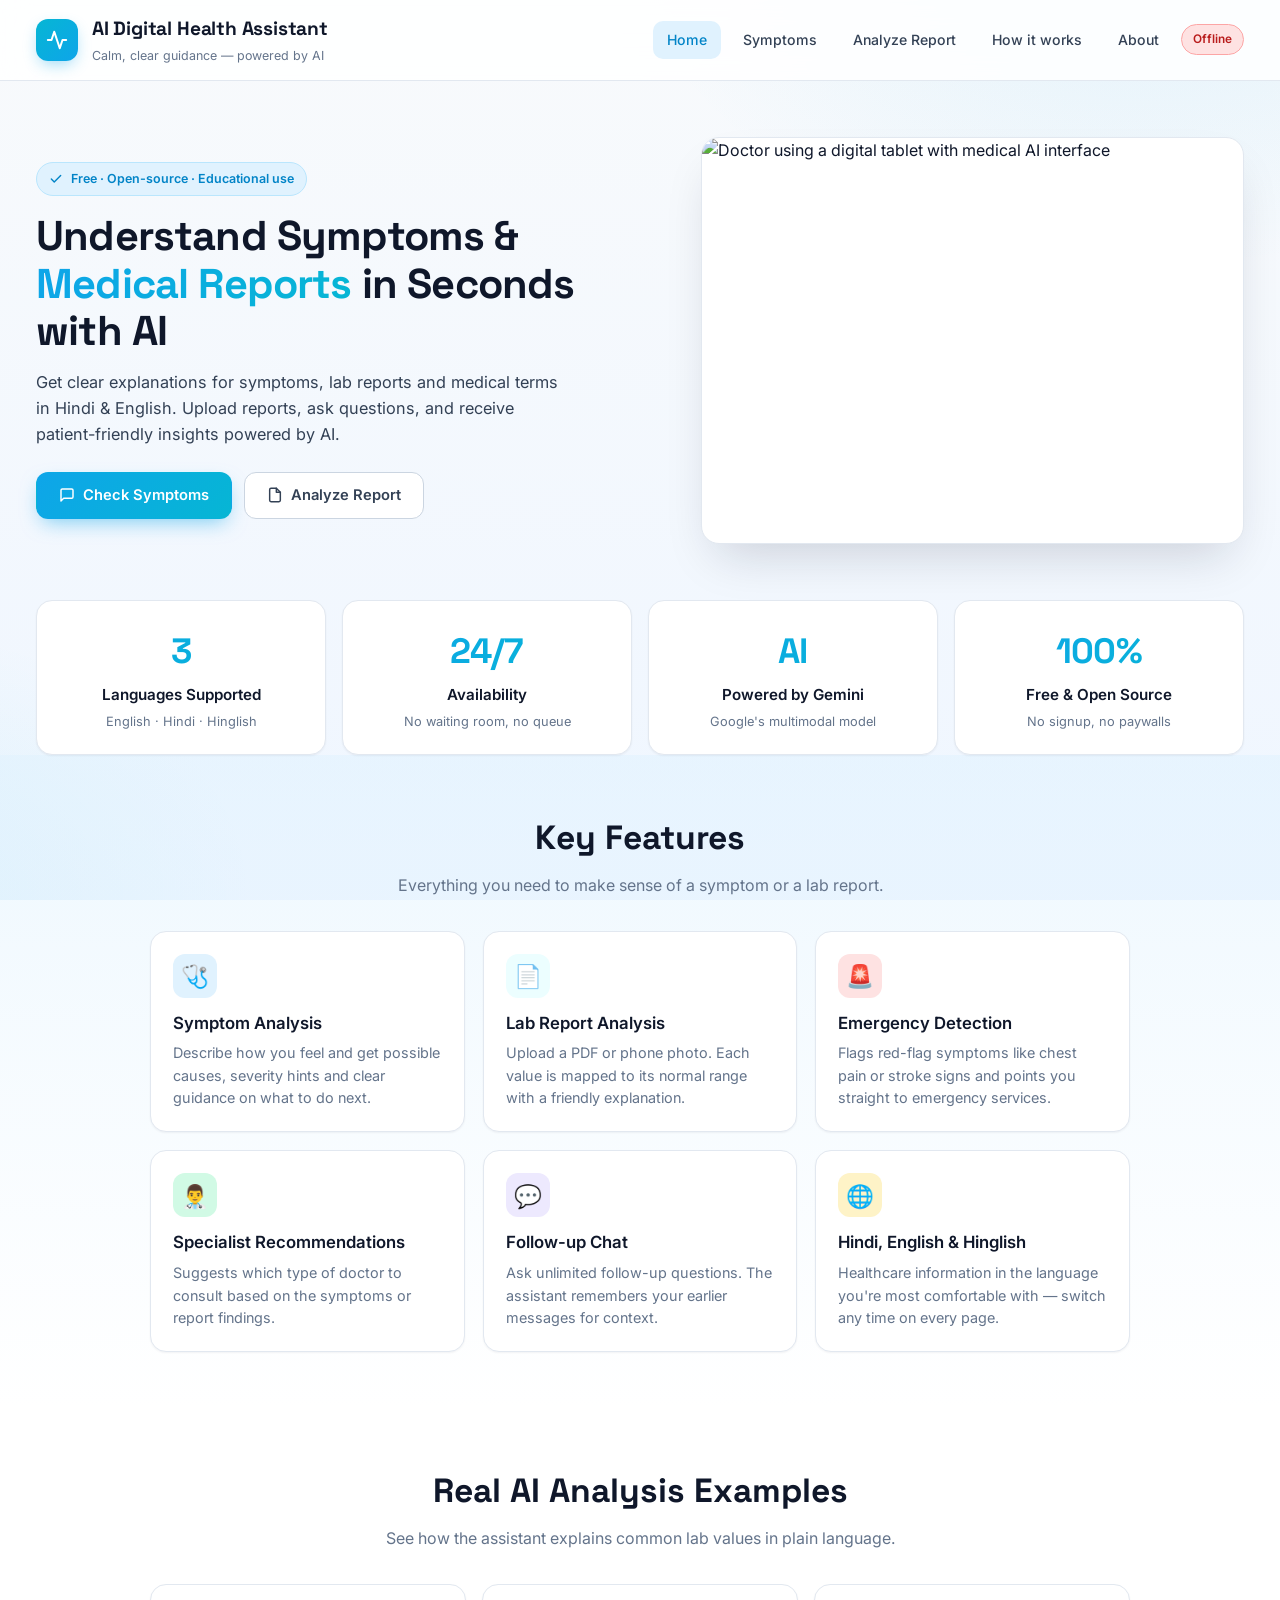
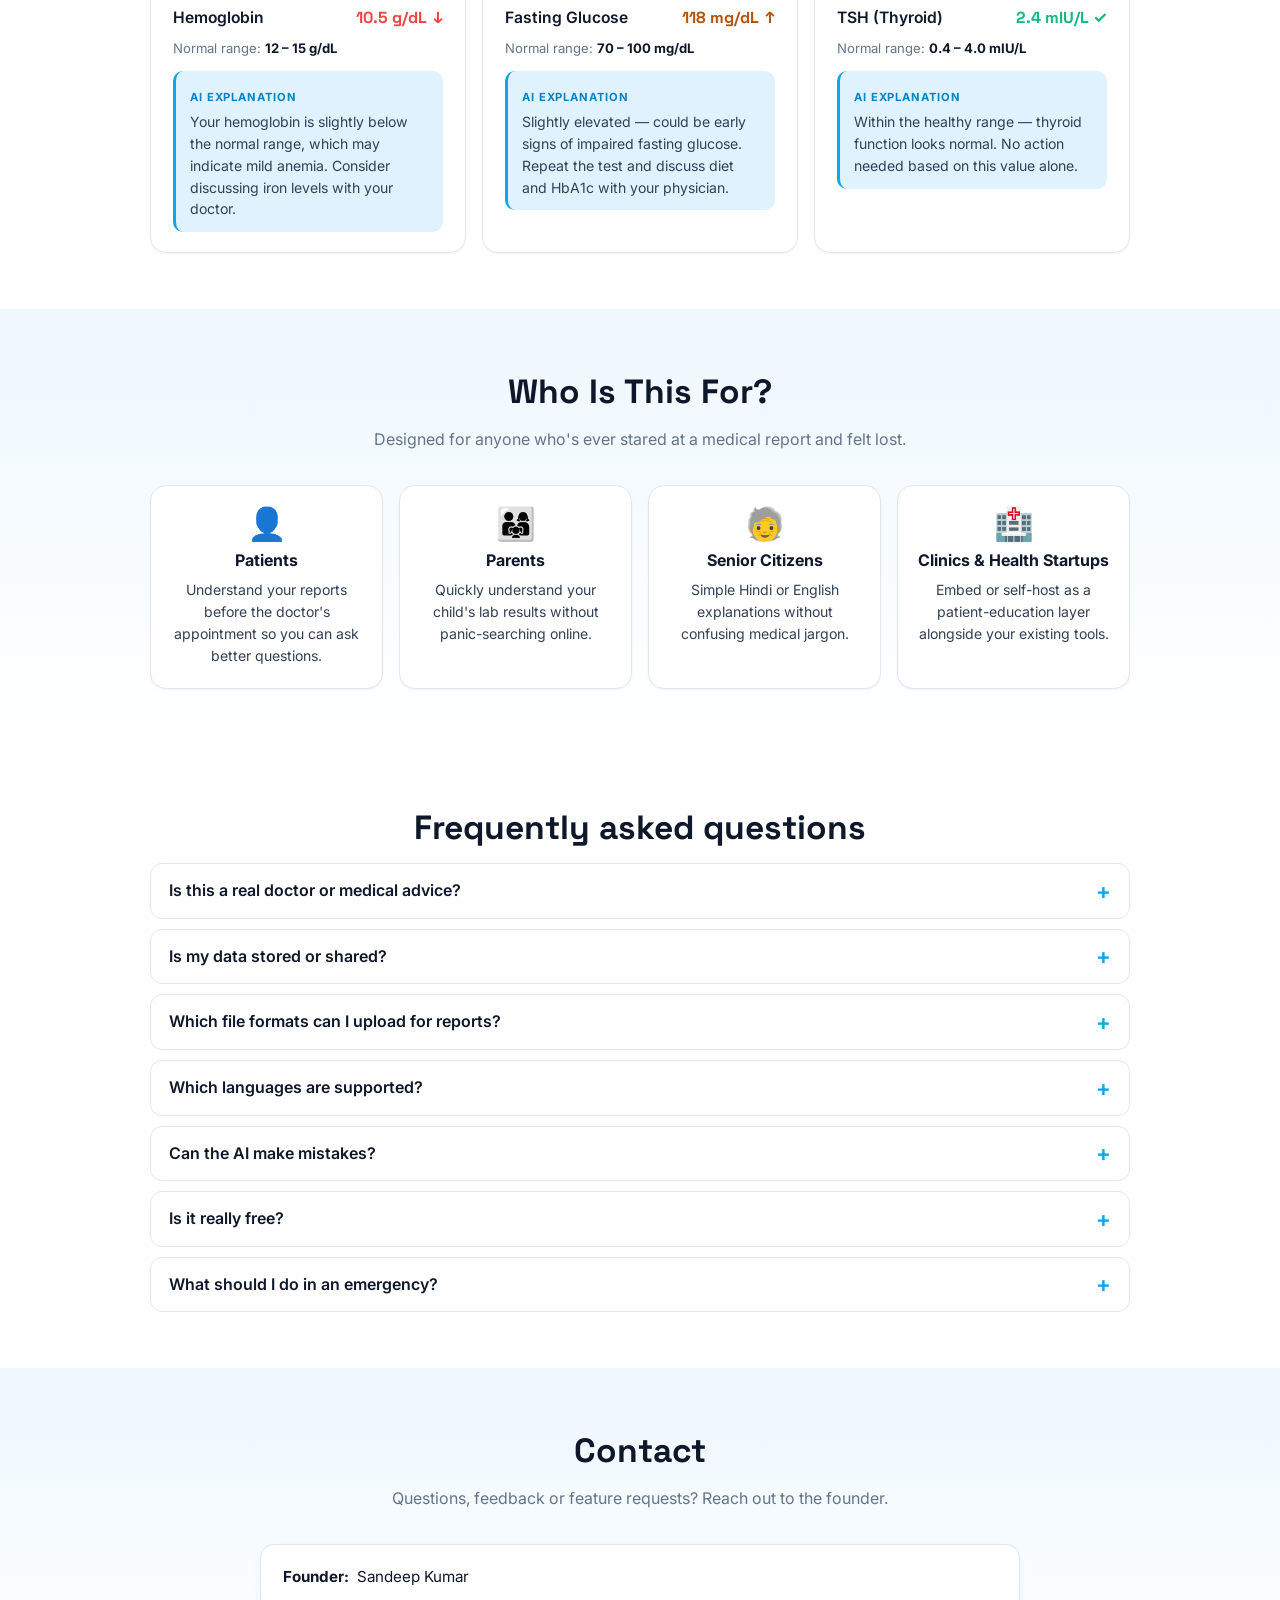
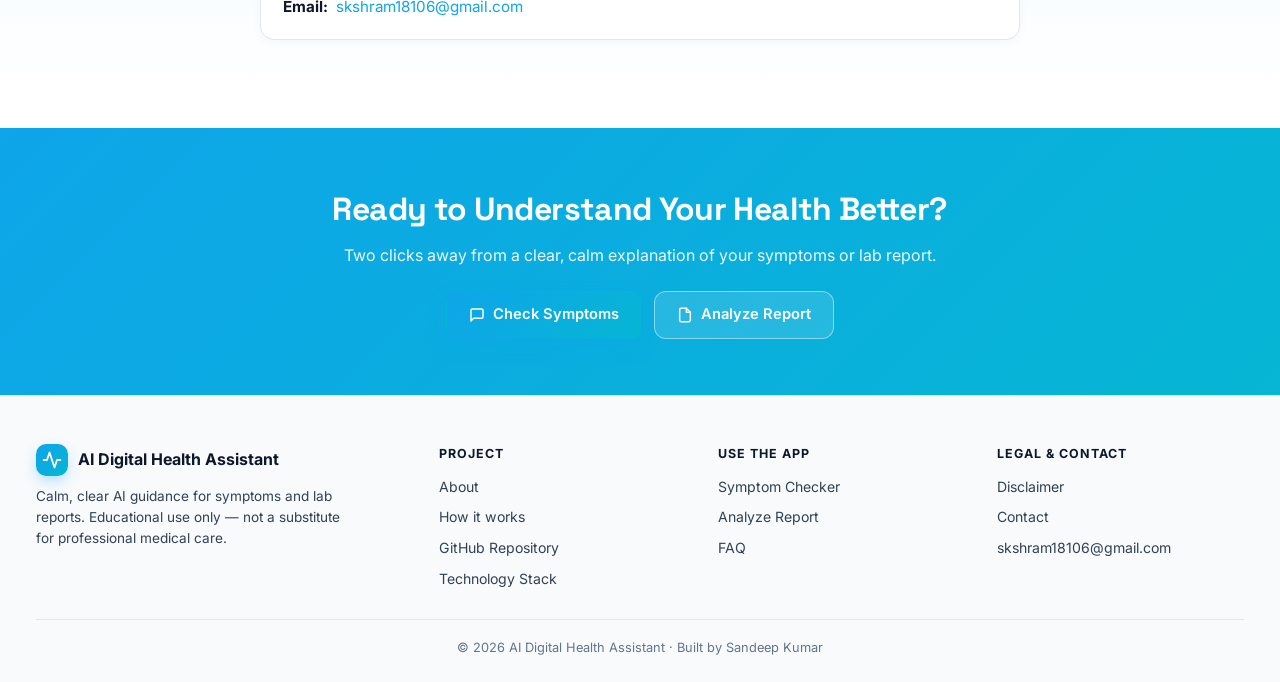
==== commit 92633769: "Home: use stock medical image in hero; How-it-works: add product screenshot section" ====
--- a/frontend/index.html
+++ b/frontend/index.html
@@ -106,8 +106,8 @@
       </div>
     </div>
     <div class="hero__shot">
-      <img src="/img/hero-symptoms.png"
-           alt="AI Digital Health Assistant — symptom checker with intake form on the left and AI chat panel on the right"
+      <img src="https://images.unsplash.com/photo-1631815589968-fdb09a223b1e?auto=format&fit=crop&w=1000&q=80"
+           alt="Doctor using a digital tablet with medical AI interface"
            loading="eager" />
     </div>
   </section>
--- a/frontend/styles.css
+++ b/frontend/styles.css
@@ -657,14 +657,31 @@
   margin: 0; color: #78350f; font-size: 0.92rem; line-height: 1.6;
 }
 
-/* --- Home: hero product screenshot --- */
+/* --- Home: hero product screenshot / image --- */
 .hero__shot {
   position: relative; border-radius: 18px; overflow: hidden;
   background: var(--panel); border: 1px solid var(--panel-border);
   box-shadow: var(--shadow-lg);
+  aspect-ratio: 4 / 3;
 }
 .hero__shot img {
+  display: block; width: 100%; height: 100%; object-fit: cover;
+}
+
+/* --- How it works: screenshot section --- */
+.screenshot-section { margin-top: 48px; text-align: center; }
+.screenshot-frame {
+  margin: 22px 0 0; padding: 14px;
+  background: linear-gradient(135deg, var(--primary-soft) 0%, var(--accent-soft) 100%);
+  border-radius: 18px; box-shadow: var(--shadow-lg);
+}
+.screenshot-frame img {
   display: block; width: 100%; height: auto;
+  border-radius: 10px; border: 1px solid var(--panel-border);
+  background: var(--panel);
+}
+.screenshot-frame figcaption {
+  margin-top: 10px; font-size: 0.82rem; color: var(--muted);
 }
 
 /* --- Home: stats row --- */
